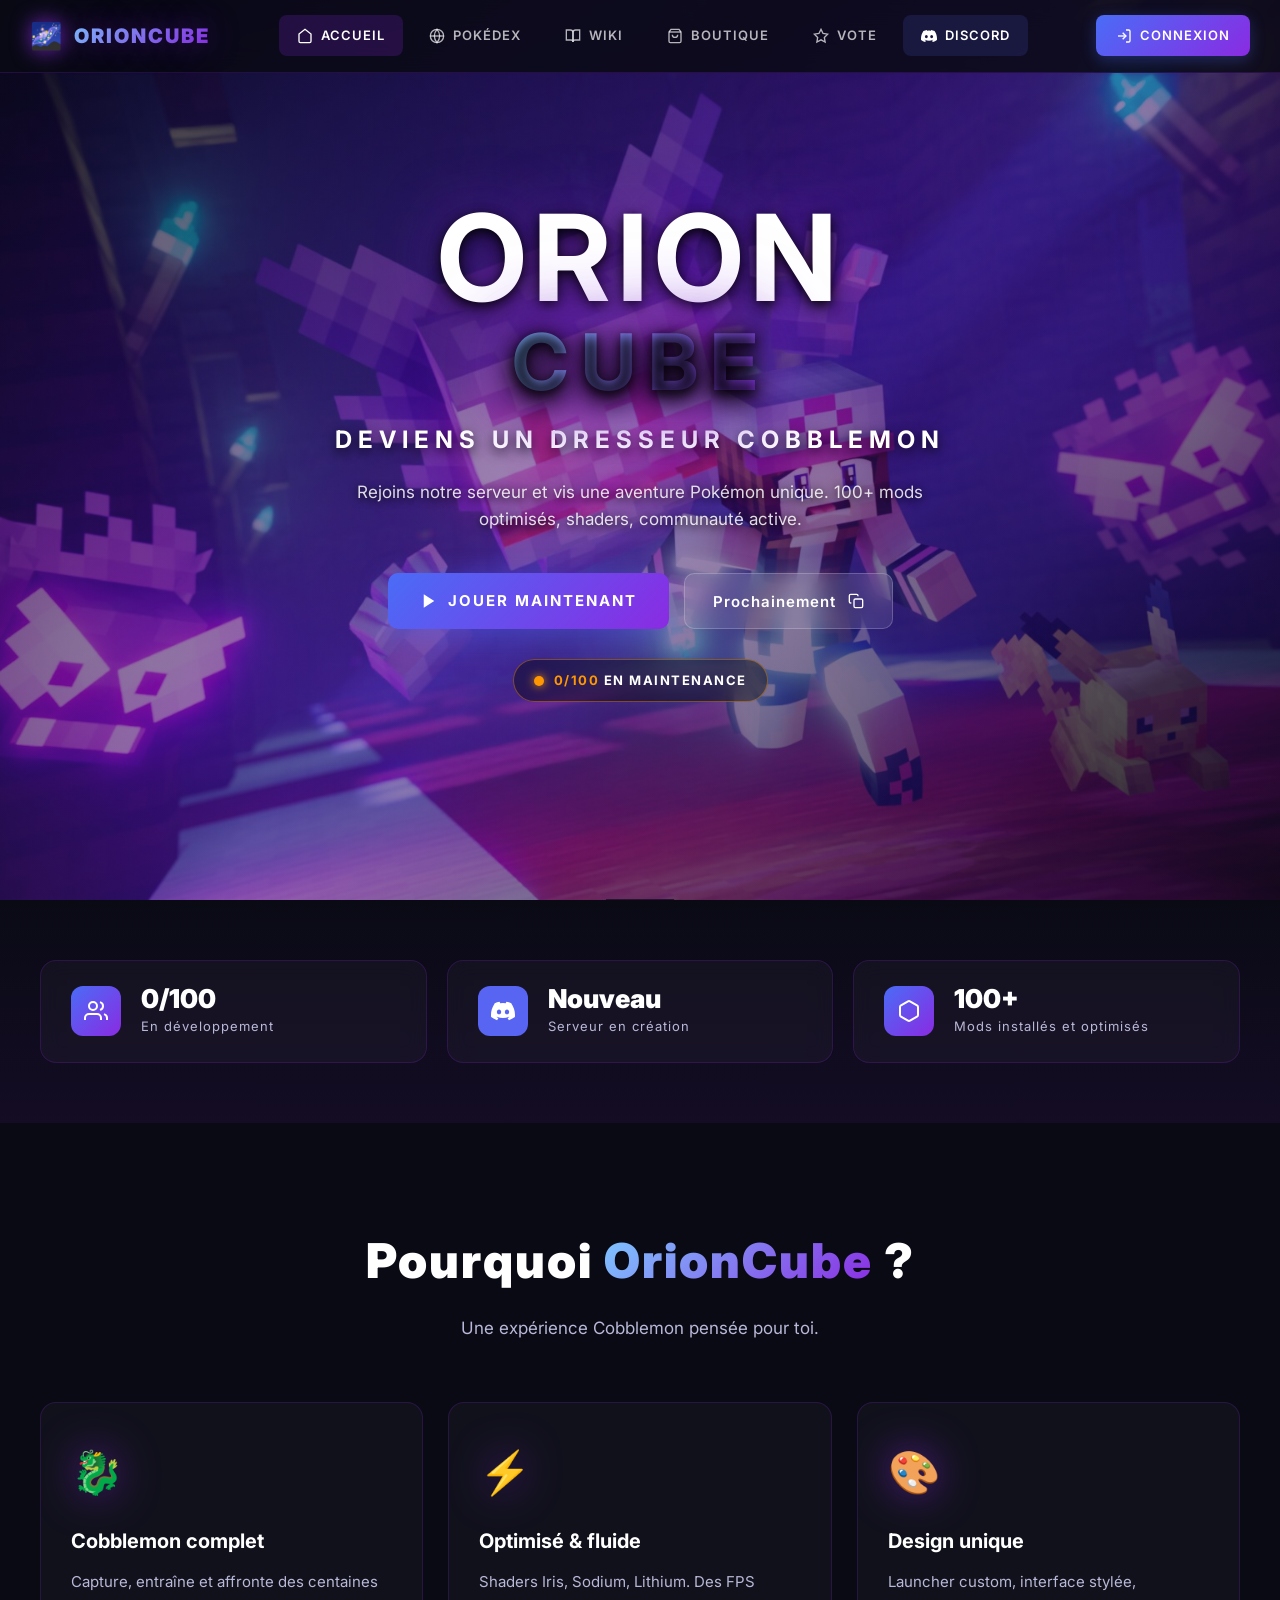
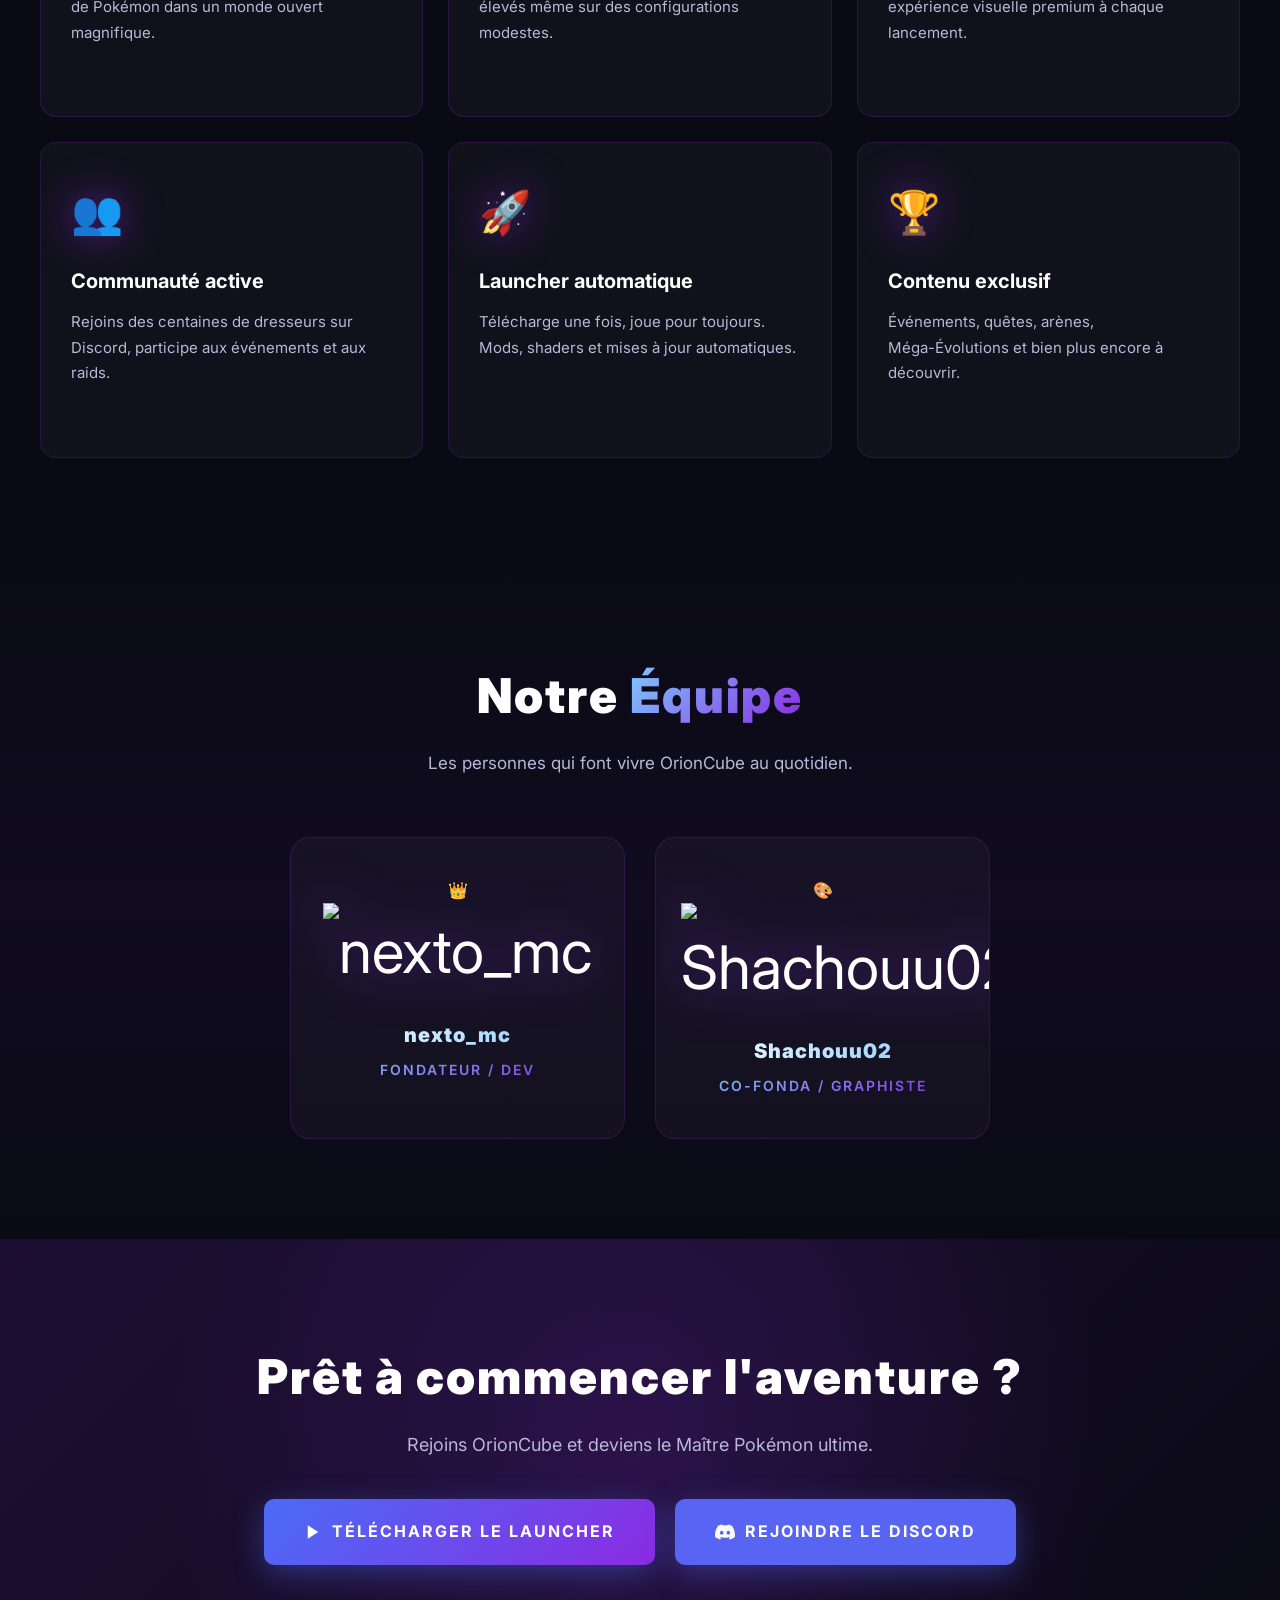
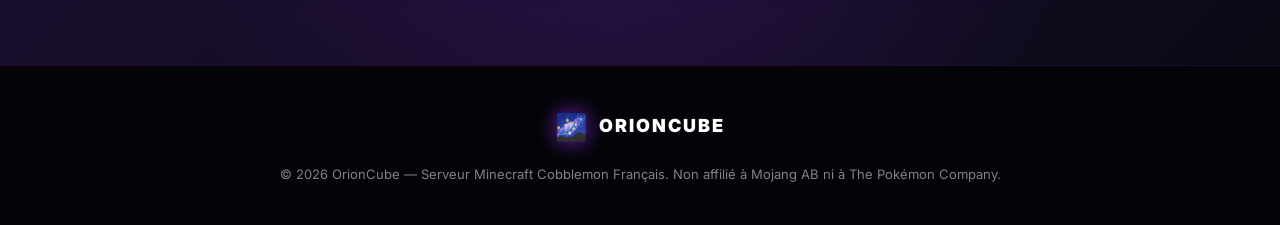
==== index.html @ 85aaa080 "Update index.html" ====
<!DOCTYPE html>
<html lang="fr">
<head>
  <meta charset="UTF-8" />
  <meta name="viewport" content="width=device-width, initial-scale=1.0" />
  <title>OrionCube — Serveur Minecraft Cobblemon Français</title>
  <meta name="description" content="OrionCube, le serveur Minecraft Cobblemon français. 100+ mods optimisés, shaders, communauté active. Rejoins l'aventure !" />
  <link rel="stylesheet" href="style.css" />
  <link rel="preconnect" href="https://fonts.googleapis.com">
  <link rel="preconnect" href="https://fonts.gstatic.com" crossorigin>
  <link href="https://fonts.googleapis.com/css2?family=Inter:wght@300;400;600;700;900&display=swap" rel="stylesheet">
</head>
<body>

  <!-- NAVBAR -->
  <header class="navbar">
    <div class="navbar-container">
      <a href="index.html" class="navbar-logo">
        <span class="logo-icon">🌌</span>
        <span class="logo-text">ORIONCUBE</span>
      </a>

      <nav class="navbar-menu">
        <a href="index.html" class="nav-link active">
          <svg viewBox="0 0 24 24" fill="none" stroke="currentColor" stroke-width="2"><path d="M3 9l9-7 9 7v11a2 2 0 0 1-2 2H5a2 2 0 0 1-2-2z"/></svg>
          Accueil
        </a>
        <a href="pokedex/pokedex.html" class="nav-link">
          <svg viewBox="0 0 24 24" fill="none" stroke="currentColor" stroke-width="2"><circle cx="12" cy="12" r="10"/><line x1="2" y1="12" x2="22" y2="12"/><path d="M12 2a15.3 15.3 0 0 1 4 10 15.3 15.3 0 0 1-4 10 15.3 15.3 0 0 1-4-10 15.3 15.3 0 0 1 4-10z"/></svg>
          Pokédex
        </a>
        <a href="wiki/wiki.html" class="nav-link">
          <svg viewBox="0 0 24 24" fill="none" stroke="currentColor" stroke-width="2"><path d="M2 3h6a4 4 0 0 1 4 4v14a3 3 0 0 0-3-3H2z"/><path d="M22 3h-6a4 4 0 0 0-4 4v14a3 3 0 0 1 3-3h7z"/></svg>
          Wiki
        </a>
        <a href="boutique/boutique.html" class="nav-link">
          <svg viewBox="0 0 24 24" fill="none" stroke="currentColor" stroke-width="2"><path d="M6 2L3 6v14a2 2 0 0 0 2 2h14a2 2 0 0 0 2-2V6l-3-4z"/><line x1="3" y1="6" x2="21" y2="6"/><path d="M16 10a4 4 0 0 1-8 0"/></svg>
          Boutique
        </a>
        <a href="vote/vote.html" class="nav-link">
          <svg viewBox="0 0 24 24" fill="none" stroke="currentColor" stroke-width="2"><polygon points="12 2 15.09 8.26 22 9.27 17 14.14 18.18 21.02 12 17.77 5.82 21.02 7 14.14 2 9.27 8.91 8.26 12 2"/></svg>
          Vote
        </a>
        <a href="https://discord.gg/vt4hqCUpUf" target="_blank" class="nav-link discord">
          <svg viewBox="0 0 24 24" fill="currentColor"><path d="M20.317 4.37a19.79 19.79 0 0 0-4.885-1.515.074.074 0 0 0-.079.037c-.21.375-.444.864-.608 1.25a18.27 18.27 0 0 0-5.487 0 12.64 12.64 0 0 0-.617-1.25.077.077 0 0 0-.079-.037A19.736 19.736 0 0 0 3.677 4.37a.07.07 0 0 0-.032.027C.533 9.046-.32 13.58.099 18.057a.082.082 0 0 0 .031.057 19.9 19.9 0 0 0 5.993 3.03.078.078 0 0 0 .084-.028c.462-.63.874-1.295 1.226-1.994a.076.076 0 0 0-.041-.106 13.107 13.107 0 0 1-1.872-.892.077.077 0 0 1-.008-.128c.126-.094.252-.192.372-.291a.074.074 0 0 1 .077-.01c3.928 1.793 8.18 1.793 12.062 0a.074.074 0 0 1 .078.01c.12.099.246.198.373.292a.077.077 0 0 1-.006.127 12.3 12.3 0 0 1-1.873.892.077.077 0 0 0-.041.107c.36.698.772 1.362 1.225 1.993a.076.076 0 0 0 .084.028 19.84 19.84 0 0 0 6.002-3.03.077.077 0 0 0 .032-.054c.5-5.177-.838-9.674-3.549-13.66a.061.061 0 0 0-.031-.03zM8.02 15.33c-1.183 0-2.157-1.085-2.157-2.419 0-1.333.956-2.419 2.157-2.419 1.21 0 2.176 1.096 2.157 2.42 0 1.333-.956 2.418-2.157 2.418zm7.975 0c-1.183 0-2.157-1.085-2.157-2.419 0-1.333.955-2.419 2.157-2.419 1.21 0 2.176 1.096 2.157 2.42 0 1.333-.946 2.418-2.157 2.418z"/></svg>
          Discord
        </a>
      </nav>

      <a href="#" class="navbar-login">
        <svg viewBox="0 0 24 24" fill="none" stroke="currentColor" stroke-width="2"><path d="M15 3h4a2 2 0 0 1 2 2v14a2 2 0 0 1-2 2h-4"/><polyline points="10 17 15 12 10 7"/><line x1="15" y1="12" x2="3" y2="12"/></svg>
        Connexion
      </a>
    </div>
  </header>

  <!-- HERO -->
  <section class="hero" id="accueil">
    <div class="hero-bg"></div>
    <div class="hero-overlay"></div>

    <div class="hero-content">
      <h1 class="hero-title">
        <span class="title-line">ORION</span>
        <span class="title-line accent">CUBE</span>
      </h1>

      <p class="hero-tagline">DEVIENS UN DRESSEUR COBBLEMON</p>

      <p class="hero-subtitle">
        Rejoins notre serveur et vis une aventure Pokémon unique. 
        100+ mods optimisés, shaders, communauté active.
      </p>

      <div class="hero-buttons">
        <a href="#" class="btn-primary">
          <svg viewBox="0 0 24 24" fill="currentColor"><polygon points="5 3 19 12 5 21 5 3"/></svg>
          JOUER MAINTENANT
        </a>
        <button class="btn-secondary" id="copy-ip" data-ip="Bientôt disponible">
          <span class="ip-text">Prochainement</span>
          <svg viewBox="0 0 24 24" fill="none" stroke="currentColor" stroke-width="2"><rect x="9" y="9" width="13" height="13" rx="2" ry="2"/><path d="M5 15H4a2 2 0 0 1-2-2V4a2 2 0 0 1 2-2h9a2 2 0 0 1 2 2v1"/></svg>
        </button>
      </div>

      <div class="hero-status status-maintenance">
        <span class="status-dot"></span>
        <span class="status-text"><strong id="player-count">0/100</strong> EN MAINTENANCE</span>
      </div>
    </div>
  </section>

  <!-- STATS -->
  <section class="stats">
    <div class="stats-container">
      <div class="stat-card">
        <div class="stat-icon">
          <svg viewBox="0 0 24 24" fill="none" stroke="currentColor" stroke-width="2"><path d="M17 21v-2a4 4 0 0 0-4-4H5a4 4 0 0 0-4 4v2"/><circle cx="9" cy="7" r="4"/><path d="M23 21v-2a4 4 0 0 0-3-3.87"/><path d="M16 3.13a4 4 0 0 1 0 7.75"/></svg>
        </div>
        <div class="stat-info">
          <div class="stat-value" id="stat-players">0/100</div>
          <div class="stat-label">En développement</div>
        </div>
      </div>

      <div class="stat-card">
        <div class="stat-icon discord">
          <svg viewBox="0 0 24 24" fill="currentColor"><path d="M20.317 4.37a19.79 19.79 0 0 0-4.885-1.515.074.074 0 0 0-.079.037c-.21.375-.444.864-.608 1.25a18.27 18.27 0 0 0-5.487 0 12.64 12.64 0 0 0-.617-1.25.077.077 0 0 0-.079-.037A19.736 19.736 0 0 0 3.677 4.37a.07.07 0 0 0-.032.027C.533 9.046-.32 13.58.099 18.057a.082.082 0 0 0 .031.057 19.9 19.9 0 0 0 5.993 3.03.078.078 0 0 0 .084-.028c.462-.63.874-1.295 1.226-1.994a.076.076 0 0 0-.041-.106 13.107 13.107 0 0 1-1.872-.892.077.077 0 0 1-.008-.128c.126-.094.252-.192.372-.291a.074.074 0 0 1 .077-.01c3.928 1.793 8.18 1.793 12.062 0a.074.074 0 0 1 .078.01c.12.099.246.198.373.292a.077.077 0 0 1-.006.127 12.3 12.3 0 0 1-1.873.892.077.077 0 0 0-.041.107c.36.698.772 1.362 1.225 1.993a.076.076 0 0 0 .084.028 19.84 19.84 0 0 0 6.002-3.03.077.077 0 0 0 .032-.054c.5-5.177-.838-9.674-3.549-13.66a.061.061 0 0 0-.031-.03zM8.02 15.33c-1.183 0-2.157-1.085-2.157-2.419 0-1.333.956-2.419 2.157-2.419 1.21 0 2.176 1.096 2.157 2.42 0 1.333-.956 2.418-2.157 2.418zm7.975 0c-1.183 0-2.157-1.085-2.157-2.419 0-1.333.955-2.419 2.157-2.419 1.21 0 2.176 1.096 2.157 2.42 0 1.333-.946 2.418-2.157 2.418z"/></svg>
        </div>
        <div class="stat-info">
          <div class="stat-value">Nouveau</div>
          <div class="stat-label">Serveur en création</div>
        </div>
      </div>

      <div class="stat-card">
        <div class="stat-icon">
          <svg viewBox="0 0 24 24" fill="none" stroke="currentColor" stroke-width="2"><path d="M21 16V8a2 2 0 0 0-1-1.73l-7-4a2 2 0 0 0-2 0l-7 4A2 2 0 0 0 3 8v8a2 2 0 0 0 1 1.73l7 4a2 2 0 0 0 2 0l7-4A2 2 0 0 0 21 16z"/></svg>
        </div>
        <div class="stat-info">
          <div class="stat-value">100+</div>
          <div class="stat-label">Mods installés et optimisés</div>
        </div>
      </div>
    </div>
  </section>

  <!-- FEATURES -->
  <section class="features" id="features">
    <div class="features-container">
      <div class="section-header">
        <h2>Pourquoi <span class="accent">OrionCube</span> ?</h2>
        <p>Une expérience Cobblemon pensée pour toi.</p>
      </div>

      <div class="features-grid">
        <a href="pokedex/pokedex.html" class="feature-card feature-link">
          <div class="feature-icon">🐉</div>
          <h3>Cobblemon complet</h3>
          <p>Capture, entraîne et affronte des centaines de Pokémon dans un monde ouvert magnifique.</p>
          <span class="feature-arrow">Découvrir le Pokédex →</span>
        </a>

        <div class="feature-card">
          <div class="feature-icon">⚡</div>
          <h3>Optimisé & fluide</h3>
          <p>Shaders Iris, Sodium, Lithium. Des FPS élevés même sur des configurations modestes.</p>
        </div>

        <div class="feature-card">
          <div class="feature-icon">🎨</div>
          <h3>Design unique</h3>
          <p>Launcher custom, interface stylée, expérience visuelle premium à chaque lancement.</p>
        </div>

        <a href="https://discord.gg/vt4hqCUpUf" target="_blank" class="feature-card feature-link">
          <div class="feature-icon">👥</div>
          <h3>Communauté active</h3>
          <p>Rejoins des centaines de dresseurs sur Discord, participe aux événements et aux raids.</p>
          <span class="feature-arrow">Rejoindre le Discord →</span>
        </a>

        <div class="feature-card">
          <div class="feature-icon">🚀</div>
          <h3>Launcher automatique</h3>
          <p>Télécharge une fois, joue pour toujours. Mods, shaders et mises à jour automatiques.</p>
        </div>

        <div class="feature-card">
          <div class="feature-icon">🏆</div>
          <h3>Contenu exclusif</h3>
          <p>Événements, quêtes, arènes, Méga-Évolutions et bien plus encore à découvrir.</p>
        </div>
      </div>
    </div>
  </section>

  <!-- ÉQUIPE -->
  <section class="team" id="equipe">
    <div class="team-container">
      <div class="section-header">
        <h2>Notre <span class="accent">Équipe</span></h2>
        <p>Les personnes qui font vivre OrionCube au quotidien.</p>
      </div>

      <div class="team-grid">
        <div class="team-card">
          <div class="team-crown">👑</div>
          <div class="team-avatar">
            <img src="https://mc-heads.net/body/nexto_mc/110" alt="nexto_mc" loading="lazy" />
          </div>
          <h3 class="team-name">nexto_mc</h3>
          <p class="team-role">Fondateur / Dev</p>
        </div>

        <div class="team-card">
          <div class="team-crown">🎨</div>
          <div class="team-avatar">
            <img src="https://mc-heads.net/body/Shachouu02/110" alt="Shachouu02" loading="lazy" />
          </div>
          <h3 class="team-name">Shachouu02</h3>
          <p class="team-role">Co-Fonda / Graphiste</p>
        </div>
      </div>
    </div>
  </section>

  <!-- CTA -->
  <section class="cta">
    <div class="cta-container">
      <h2>Prêt à commencer l'aventure ?</h2>
      <p>Rejoins OrionCube et deviens le Maître Pokémon ultime.</p>
      
      <div class="cta-buttons">
        <a href="#" class="btn-primary large">
          <svg viewBox="0 0 24 24" fill="currentColor"><polygon points="5 3 19 12 5 21 5 3"/></svg>
          TÉLÉCHARGER LE LAUNCHER
        </a>
        <a href="https://discord.gg/vt4hqCUpUf" target="_blank" class="btn-discord large">
          <svg viewBox="0 0 24 24" fill="currentColor"><path d="M20.317 4.37a19.79 19.79 0 0 0-4.885-1.515.074.074 0 0 0-.079.037c-.21.375-.444.864-.608 1.25a18.27 18.27 0 0 0-5.487 0 12.64 12.64 0 0 0-.617-1.25.077.077 0 0 0-.079-.037A19.736 19.736 0 0 0 3.677 4.37a.07.07 0 0 0-.032.027C.533 9.046-.32 13.58.099 18.057a.082.082 0 0 0 .031.057 19.9 19.9 0 0 0 5.993 3.03.078.078 0 0 0 .084-.028c.462-.63.874-1.295 1.226-1.994a.076.076 0 0 0-.041-.106 13.107 13.107 0 0 1-1.872-.892.077.077 0 0 1-.008-.128c.126-.094.252-.192.372-.291a.074.074 0 0 1 .077-.01c3.928 1.793 8.18 1.793 12.062 0a.074.074 0 0 1 .078.01c.12.099.246.198.373.292a.077.077 0 0 1-.006.127 12.3 12.3 0 0 1-1.873.892.077.077 0 0 0-.041.107c.36.698.772 1.362 1.225 1.993a.076.076 0 0 0 .084.028 19.84 19.84 0 0 0 6.002-3.03.077.077 0 0 0 .032-.054c.5-5.177-.838-9.674-3.549-13.66a.061.061 0 0 0-.031-.03zM8.02 15.33c-1.183 0-2.157-1.085-2.157-2.419 0-1.333.956-2.419 2.157-2.419 1.21 0 2.176 1.096 2.157 2.42 0 1.333-.956 2.418-2.157 2.418zm7.975 0c-1.183 0-2.157-1.085-2.157-2.419 0-1.333.955-2.419 2.157-2.419 1.21 0 2.176 1.096 2.157 2.42 0 1.333-.946 2.418-2.157 2.418z"/></svg>
          REJOINDRE LE DISCORD
        </a>
      </div>
    </div>
  </section>

  <!-- FOOTER -->
  <footer class="footer">
    <div class="footer-container">
      <div class="footer-logo">
        <span class="logo-icon">🌌</span>
        <span>ORIONCUBE</span>
      </div>
      <p class="footer-text">
        © 2026 OrionCube — Serveur Minecraft Cobblemon Français. 
        Non affilié à Mojang AB ni à The Pokémon Company.
      </p>
    </div>
  </footer>

  <script src="script.js"></script>
</body>
</html>
---- style.css ----
* {
  margin: 0;
  padding: 0;
  box-sizing: border-box;
}

:root {
  --violet: #8a2be2;
  --violet-dark: #4a1a7a;
  --bleu: #4a6cf7;
  --bleu-clair: #7ec8ff;
  --blanc: #ffffff;
  --gris-clair: #b8b8d8;
  --gris-fonce: #2a2a4a;
  --noir: #0a0a15;
  --discord: #5865F2;
  --success: #4caf50;
  --warning: #ff9800;
}

html {
  scroll-behavior: smooth;
}

body {
  font-family: 'Inter', 'Segoe UI', sans-serif;
  background-color: var(--noir);
  color: var(--blanc);
  line-height: 1.6;
  overflow-x: hidden;
  opacity: 1;
  transition: opacity 0.4s ease, transform 0.4s ease;
  animation: pageFadeIn 0.5s ease;
}

body.page-transition-out {
  opacity: 0;
  transform: scale(0.98);
}

@keyframes pageFadeIn {
  from {
    opacity: 0;
    transform: translateY(20px);
  }
  to {
    opacity: 1;
    transform: translateY(0);
  }
}

a {
  text-decoration: none;
  color: inherit;
}

/* NAVBAR */
.navbar {
  position: fixed;
  top: 0;
  left: 0;
  right: 0;
  z-index: 1000;
  background: rgba(10, 10, 21, 0.85);
  backdrop-filter: blur(15px);
  -webkit-backdrop-filter: blur(15px);
  border-bottom: 1px solid rgba(138, 43, 226, 0.2);
  transition: all 0.3s ease;
}

.navbar-container {
  max-width: 1400px;
  margin: 0 auto;
  padding: 15px 30px;
  display: flex;
  align-items: center;
  justify-content: space-between;
  gap: 30px;
}

.navbar-logo {
  display: flex;
  align-items: center;
  gap: 10px;
  font-weight: 900;
  font-size: 20px;
  letter-spacing: 2px;
  transition: transform 0.2s;
}

.navbar-logo:hover {
  transform: scale(1.05);
}

.logo-icon {
  font-size: 26px;
  filter: drop-shadow(0 0 10px rgba(138, 43, 226, 0.8));
}

.logo-text {
  background: linear-gradient(135deg, var(--bleu-clair), var(--violet));
  -webkit-background-clip: text;
  -webkit-text-fill-color: transparent;
  background-clip: text;
  text-shadow: 0 0 30px rgba(138, 43, 226, 0.5);
}

.navbar-menu {
  display: flex;
  align-items: center;
  gap: 8px;
  flex: 1;
  justify-content: center;
}

.nav-link {
  display: flex;
  align-items: center;
  gap: 8px;
  padding: 10px 18px;
  font-size: 13px;
  font-weight: 600;
  letter-spacing: 1px;
  text-transform: uppercase;
  color: rgba(255, 255, 255, 0.7);
  border-radius: 8px;
  transition: all 0.25s ease;
  position: relative;
}

.nav-link svg {
  width: 16px;
  height: 16px;
}

.nav-link:hover {
  color: var(--blanc);
  background: rgba(138, 43, 226, 0.15);
  transform: translateY(-2px);
}

.nav-link.active {
  color: var(--blanc);
  background: rgba(138, 43, 226, 0.2);
}

.nav-link.discord {
  background: rgba(88, 101, 242, 0.15);
  color: var(--blanc);
  transition: all 0.3s ease;
  position: relative;
}

.nav-link.discord:hover {
  background: rgba(88, 101, 242, 0.35);
  box-shadow:
    0 0 15px rgba(88, 101, 242, 0.8),
    0 0 30px rgba(88, 101, 242, 0.5),
    0 0 50px rgba(88, 101, 242, 0.3),
    inset 0 0 15px rgba(88, 101, 242, 0.2);
  transform: translateY(-2px);
  color: #ffffff;
}

.nav-link.discord:hover svg {
  filter: drop-shadow(0 0 8px rgba(88, 101, 242, 1));
}

.navbar-login {
  display: flex;
  align-items: center;
  gap: 8px;
  padding: 10px 20px;
  font-size: 13px;
  font-weight: 600;
  letter-spacing: 1px;
  text-transform: uppercase;
  color: var(--blanc);
  background: linear-gradient(135deg, var(--bleu), var(--violet));
  border-radius: 8px;
  transition: all 0.3s ease;
  position: relative;
  box-shadow: 0 4px 15px rgba(74, 108, 247, 0.3);
}

.navbar-login svg {
  width: 16px;
  height: 16px;
}

.navbar-login:hover {
  transform: translateY(-2px);
  box-shadow:
    0 0 15px rgba(138, 43, 226, 0.9),
    0 0 30px rgba(138, 43, 226, 0.6),
    0 0 50px rgba(74, 108, 247, 0.4),
    0 0 80px rgba(74, 108, 247, 0.3);
  background: linear-gradient(135deg, var(--violet), var(--bleu));
}

.navbar-login:hover svg {
  filter: drop-shadow(0 0 8px rgba(255, 255, 255, 0.8));
}

/* HERO */
.hero {
  position: relative;
  height: 100vh;
  min-height: 700px;
  display: flex;
  align-items: center;
  justify-content: center;
  overflow: hidden;
}

.hero-bg {
  position: absolute;
  inset: 0;
  background-image: url('assets/background.png');
  background-size: cover;
  background-position: center;
  background-repeat: no-repeat;
  z-index: 0;
}

.hero-overlay {
  position: absolute;
  inset: 0;
  background: linear-gradient(
    135deg,
    rgba(10, 10, 21, 0.7) 0%,
    rgba(74, 26, 122, 0.5) 50%,
    rgba(10, 10, 21, 0.8) 100%
  );
  z-index: 1;
}

.hero-content {
  position: relative;
  z-index: 2;
  text-align: center;
  padding: 0 30px;
  max-width: 900px;
  animation: fadeInUp 1s ease;
}

@keyframes fadeInUp {
  from {
    opacity: 0;
    transform: translateY(40px);
  }
  to {
    opacity: 1;
    transform: translateY(0);
  }
}

.hero-title {
  font-size: clamp(50px, 10vw, 120px);
  font-weight: 700;
  letter-spacing: 6px;
  line-height: 1;
  margin-bottom: 20px;
  display: flex;
  flex-direction: column;
  align-items: center;
  gap: 5px;
}

.title-line {
  color: var(--blanc);
  display: block;
  text-shadow:
    0 4px 12px rgba(0, 0, 0, 0.9),
    0 8px 30px rgba(0, 0, 0, 0.6),
    0 0 60px rgba(138, 43, 226, 0.6);
}

.title-line.accent {
  background: linear-gradient(135deg, var(--bleu-clair), var(--violet));
  -webkit-background-clip: text;
  -webkit-text-fill-color: transparent;
  background-clip: text;
  filter:
    drop-shadow(0 4px 12px rgba(0, 0, 0, 0.9))
    drop-shadow(0 0 40px rgba(138, 43, 226, 0.8));
  font-size: 0.65em;
  letter-spacing: 12px;
}

.hero-tagline {
  font-size: clamp(16px, 2.5vw, 24px);
  font-weight: 700;
  letter-spacing: 6px;
  text-transform: uppercase;
  color: var(--blanc);
  margin-bottom: 20px;
  text-shadow: 0 4px 12px rgba(0, 0, 0, 0.8);
}

.hero-subtitle {
  font-size: clamp(14px, 1.5vw, 17px);
  color: rgba(255, 255, 255, 0.85);
  margin-bottom: 40px;
  max-width: 600px;
  margin-left: auto;
  margin-right: auto;
  text-shadow: 0 2px 8px rgba(0, 0, 0, 0.9);
}

.hero-buttons {
  display: flex;
  gap: 15px;
  justify-content: center;
  flex-wrap: wrap;
  margin-bottom: 30px;
}

.btn-primary {
  display: inline-flex;
  align-items: center;
  gap: 10px;
  padding: 16px 32px;
  font-size: 15px;
  font-weight: 700;
  letter-spacing: 2px;
  text-transform: uppercase;
  color: var(--blanc);
  background: linear-gradient(135deg, var(--bleu), var(--violet));
  border: none;
  border-radius: 10px;
  cursor: pointer;
  transition: all 0.3s cubic-bezier(0.4, 0, 0.2, 1);
  box-shadow: 0 8px 30px rgba(74, 108, 247, 0.4);
  font-family: inherit;
}

.btn-primary svg {
  width: 18px;
  height: 18px;
}

.btn-primary:hover {
  transform: translateY(-3px);
  box-shadow: 0 12px 40px rgba(138, 43, 226, 0.7);
}

.btn-primary.large {
  padding: 20px 40px;
  font-size: 16px;
}

.btn-secondary {
  display: inline-flex;
  align-items: center;
  gap: 12px;
  padding: 16px 28px;
  font-size: 15px;
  font-weight: 600;
  letter-spacing: 1px;
  color: var(--blanc);
  background: rgba(255, 255, 255, 0.1);
  border: 1px solid rgba(255, 255, 255, 0.2);
  border-radius: 10px;
  cursor: pointer;
  transition: all 0.3s ease;
  backdrop-filter: blur(10px);
  -webkit-backdrop-filter: blur(10px);
  font-family: inherit;
}

.btn-secondary svg {
  width: 16px;
  height: 16px;
}

.btn-secondary:hover {
  background: rgba(255, 255, 255, 0.15);
  border-color: rgba(138, 43, 226, 0.5);
  transform: translateY(-3px);
  box-shadow: 0 8px 30px rgba(138, 43, 226, 0.3);
}

.btn-secondary.copied {
  background: rgba(255, 152, 0, 0.2);
  border-color: rgba(255, 152, 0, 0.5);
}

.btn-discord {
  display: inline-flex;
  align-items: center;
  gap: 10px;
  padding: 16px 32px;
  font-size: 15px;
  font-weight: 700;
  letter-spacing: 2px;
  text-transform: uppercase;
  color: var(--blanc);
  background: var(--discord);
  border: none;
  border-radius: 10px;
  cursor: pointer;
  transition: all 0.3s ease;
  box-shadow: 0 8px 30px rgba(88, 101, 242, 0.4);
}

.btn-discord svg {
  width: 20px;
  height: 20px;
}

.btn-discord:hover {
  transform: translateY(-3px);
  background: #4752c4;
  box-shadow: 0 12px 40px rgba(88, 101, 242, 0.7);
}

.btn-discord.large {
  padding: 20px 40px;
  font-size: 16px;
}

.hero-status {
  display: inline-flex;
  align-items: center;
  gap: 10px;
  padding: 10px 20px;
  background: rgba(0, 0, 0, 0.4);
  border: 1px solid rgba(76, 175, 80, 0.3);
  border-radius: 30px;
  backdrop-filter: blur(10px);
  -webkit-backdrop-filter: blur(10px);
}

.status-dot {
  width: 10px;
  height: 10px;
  background: var(--success);
  border-radius: 50%;
  box-shadow: 0 0 10px var(--success);
  animation: pulse 2s infinite;
}

@keyframes pulse {
  0%, 100% { opacity: 1; transform: scale(1); }
  50% { opacity: 0.6; transform: scale(1.2); }
}

.status-text {
  font-size: 13px;
  font-weight: 700;
  letter-spacing: 1.5px;
  text-transform: uppercase;
  color: var(--blanc);
}

.status-text strong {
  color: var(--success);
}

.status-maintenance {
  border-color: rgba(255, 152, 0, 0.4) !important;
}

.status-maintenance .status-dot {
  background: var(--warning) !important;
  box-shadow: 0 0 10px var(--warning) !important;
}

.status-maintenance .status-text strong {
  color: var(--warning) !important;
}

/* STATS */
.stats {
  padding: 60px 30px;
  background: linear-gradient(180deg, var(--noir) 0%, rgba(74, 26, 122, 0.15) 100%);
}

.stats-container {
  max-width: 1200px;
  margin: 0 auto;
  display: grid;
  grid-template-columns: repeat(auto-fit, minmax(280px, 1fr));
  gap: 20px;
}

.stat-card {
  display: flex;
  align-items: center;
  gap: 20px;
  padding: 25px 30px;
  background: rgba(255, 255, 255, 0.03);
  border: 1px solid rgba(138, 43, 226, 0.2);
  border-radius: 16px;
  transition: all 0.3s ease;
  backdrop-filter: blur(10px);
  -webkit-backdrop-filter: blur(10px);
}

.stat-card:hover {
  transform: translateY(-5px);
  border-color: rgba(138, 43, 226, 0.5);
  box-shadow: 0 15px 40px rgba(138, 43, 226, 0.3);
}

.stat-icon {
  width: 50px;
  height: 50px;
  display: flex;
  align-items: center;
  justify-content: center;
  background: linear-gradient(135deg, var(--bleu), var(--violet));
  border-radius: 12px;
  flex-shrink: 0;
}

.stat-icon.discord {
  background: var(--discord);
}

.stat-icon svg {
  width: 24px;
  height: 24px;
  color: var(--blanc);
}

.stat-info {
  display: flex;
  flex-direction: column;
}

.stat-value {
  font-size: 26px;
  font-weight: 900;
  color: var(--blanc);
  line-height: 1;
  margin-bottom: 4px;
}

.stat-label {
  font-size: 13px;
  color: var(--gris-clair);
  letter-spacing: 1px;
}

/* FEATURES */
.features {
  padding: 100px 30px;
  background: var(--noir);
  position: relative;
}

.features-container {
  max-width: 1200px;
  margin: 0 auto;
}

.section-header {
  text-align: center;
  margin-bottom: 60px;
}

.section-header h2 {
  font-size: clamp(32px, 5vw, 48px);
  font-weight: 900;
  letter-spacing: 2px;
  margin-bottom: 15px;
}

.section-header h2 .accent {
  background: linear-gradient(135deg, var(--bleu-clair), var(--violet));
  -webkit-background-clip: text;
  -webkit-text-fill-color: transparent;
  background-clip: text;
}

.section-header p {
  font-size: 17px;
  color: var(--gris-clair);
}

.features-grid {
  display: grid;
  grid-template-columns: repeat(auto-fit, minmax(300px, 1fr));
  gap: 25px;
}

.feature-card {
  padding: 35px 30px;
  background: rgba(255, 255, 255, 0.03);
  border: 1px solid rgba(138, 43, 226, 0.2);
  border-radius: 16px;
  transition: all 0.4s cubic-bezier(0.4, 0, 0.2, 1);
  position: relative;
  overflow: hidden;
}

.feature-card::before {
  content: '';
  position: absolute;
  top: 0;
  left: 0;
  right: 0;
  height: 3px;
  background: linear-gradient(90deg, var(--bleu), var(--violet));
  transform: scaleX(0);
  transform-origin: left;
  transition: transform 0.4s ease;
}

.feature-card:hover::before {
  transform: scaleX(1);
}

.feature-card:hover {
  transform: translateY(-8px);
  border-color: rgba(138, 43, 226, 0.5);
  box-shadow: 0 20px 50px rgba(138, 43, 226, 0.25);
}

.feature-icon {
  font-size: 42px;
  margin-bottom: 20px;
  filter: drop-shadow(0 0 20px rgba(138, 43, 226, 0.6));
}

.feature-card h3 {
  font-size: 20px;
  font-weight: 700;
  margin-bottom: 12px;
  color: var(--blanc);
}

.feature-card p {
  font-size: 15px;
  color: var(--gris-clair);
  line-height: 1.7;
}

.feature-link {
  display: block;
  text-decoration: none;
  color: inherit;
}

.feature-arrow {
  display: block;
  margin-top: 15px;
  font-size: 13px;
  font-weight: 700;
  letter-spacing: 1px;
  text-transform: uppercase;
  background: linear-gradient(135deg, var(--bleu-clair), var(--violet));
  -webkit-background-clip: text;
  -webkit-text-fill-color: transparent;
  background-clip: text;
  opacity: 0;
  transform: translateX(-10px);
  transition: all 0.3s ease;
}

.feature-link:hover .feature-arrow {
  opacity: 1;
  transform: translateX(0);
}

/* ÉQUIPE / TEAM */
.team {
  padding: 100px 30px;
  background: linear-gradient(180deg, var(--noir) 0%, rgba(74, 26, 122, 0.1) 50%, var(--noir) 100%);
  position: relative;
}

.team-container {
  max-width: 1200px;
  margin: 0 auto;
}

.team-grid {
  display: grid;
  grid-template-columns: repeat(auto-fit, minmax(240px, 1fr));
  gap: 30px;
  max-width: 700px;
  margin: 0 auto;
}

.team-card {
  padding: 40px 25px;
  background: rgba(255, 255, 255, 0.03);
  border: 1px solid rgba(138, 43, 226, 0.2);
  border-radius: 20px;
  text-align: center;
  transition: all 0.4s cubic-bezier(0.4, 0, 0.2, 1);
  position: relative;
  overflow: hidden;
}

.team-card::before {
  content: '';
  position: absolute;
  top: 0;
  left: 0;
  right: 0;
  height: 3px;
  background: linear-gradient(90deg, var(--bleu), var(--violet));
  transform: scaleX(0);
  transform-origin: center;
  transition: transform 0.4s ease;
}

.team-card:hover::before {
  transform: scaleX(1);
}

.team-card:hover {
  transform: translateY(-8px);
  border-color: rgba(138, 43, 226, 0.5);
  box-shadow: 0 20px 50px rgba(138, 43, 226, 0.3);
}

.team-avatar {
  font-size: 60px;
  margin-bottom: 20px;
  filter: drop-shadow(0 0 25px rgba(138, 43, 226, 0.6));
  transition: transform 0.4s ease;
  display: inline-block;
}

.team-card:hover .team-avatar {
  transform: scale(1.15) rotate(-5deg);
}

.team-name {
  font-size: 20px;
  font-weight: 900;
  letter-spacing: 1px;
  margin-bottom: 8px;
  background: linear-gradient(135deg, var(--blanc), var(--bleu-clair));
  -webkit-background-clip: text;
  -webkit-text-fill-color: transparent;
  background-clip: text;
}

.team-role {
  font-size: 14px;
  font-weight: 600;
  letter-spacing: 2px;
  text-transform: uppercase;
  background: linear-gradient(135deg, var(--bleu-clair), var(--violet));
  -webkit-background-clip: text;
  -webkit-text-fill-color: transparent;
  background-clip: text;
}

/* CTA */
.cta {
  padding: 100px 30px;
  background: linear-gradient(135deg, rgba(74, 26, 122, 0.3) 0%, rgba(10, 10, 21, 1) 100%);
  text-align: center;
  position: relative;
  overflow: hidden;
}

.cta::before {
  content: '';
  position: absolute;
  inset: 0;
  background: radial-gradient(circle at 50% 50%, rgba(138, 43, 226, 0.2) 0%, transparent 70%);
  pointer-events: none;
}

.cta-container {
  max-width: 800px;
  margin: 0 auto;
  position: relative;
  z-index: 1;
}

.cta h2 {
  font-size: clamp(32px, 5vw, 48px);
  font-weight: 900;
  letter-spacing: 2px;
  margin-bottom: 15px;
}

.cta p {
  font-size: 18px;
  color: var(--gris-clair);
  margin-bottom: 40px;
}

.cta-buttons {
  display: flex;
  gap: 20px;
  justify-content: center;
  flex-wrap: wrap;
}

/* FOOTER */
.footer {
  padding: 40px 30px;
  background: rgba(0, 0, 0, 0.6);
  border-top: 1px solid rgba(138, 43, 226, 0.2);
  text-align: center;
}

.footer-container {
  max-width: 1200px;
  margin: 0 auto;
}

.footer-logo {
  display: inline-flex;
  align-items: center;
  gap: 10px;
  font-weight: 900;
  font-size: 18px;
  letter-spacing: 2px;
  margin-bottom: 15px;
  color: var(--blanc);
}

.footer-text {
  font-size: 13px;
  color: rgba(255, 255, 255, 0.5);
  line-height: 1.7;
}

/* RESPONSIVE */
@media (max-width: 900px) {
  .navbar-menu {
    display: none;
  }

  .navbar-container {
    padding: 12px 20px;
  }

  .hero-buttons {
    flex-direction: column;
    align-items: center;
  }

  .btn-primary, .btn-secondary, .btn-discord {
    width: 100%;
    max-width: 320px;
    justify-content: center;
  }

  .cta-buttons {
    flex-direction: column;
    align-items: center;
  }
}

@media (max-width: 500px) {
  .hero-title {
    letter-spacing: 4px;
  }

  .hero-tagline {
    letter-spacing: 3px;
  }

  .stat-card {
    padding: 20px;
  }

  .team-grid {
    grid-template-columns: 1fr;
    gap: 20px;
  }

  .team-card {
    padding: 30px 20px;
  }

  .team-avatar {
    font-size: 50px;
  }
}
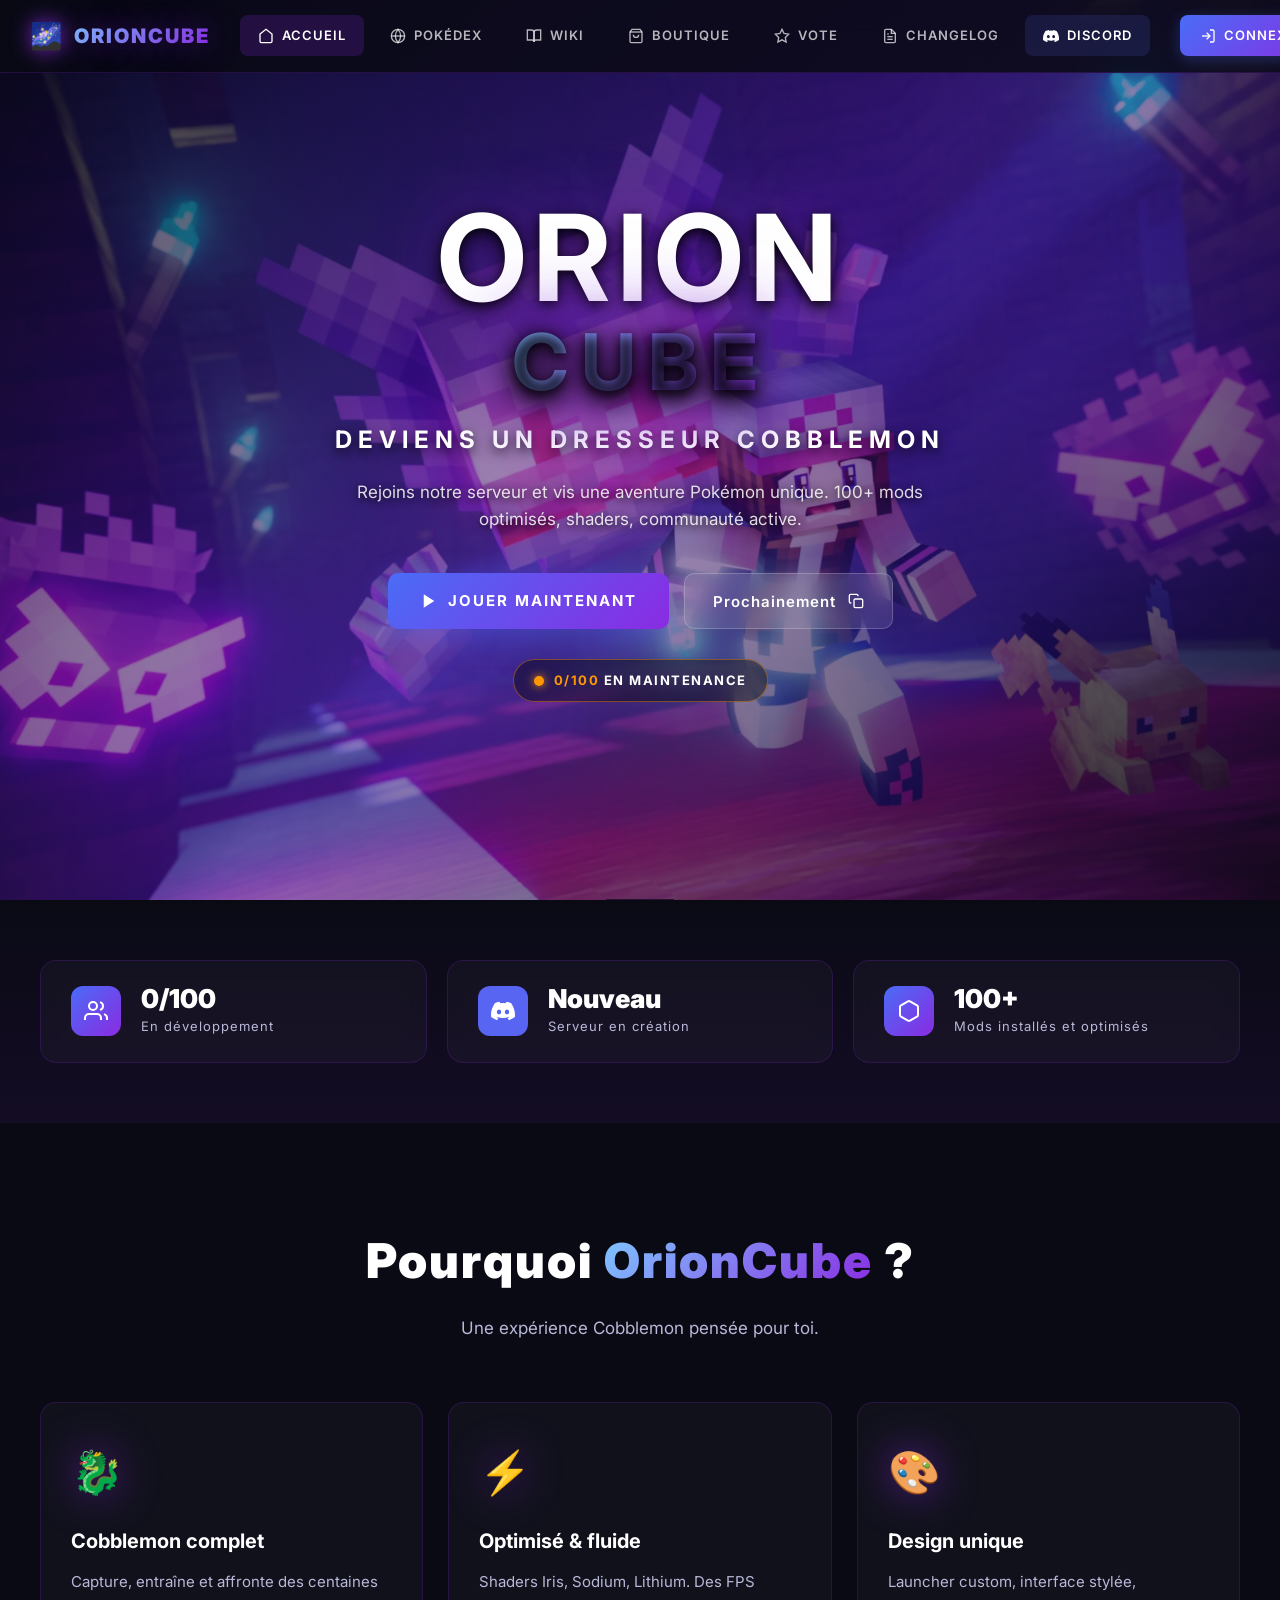
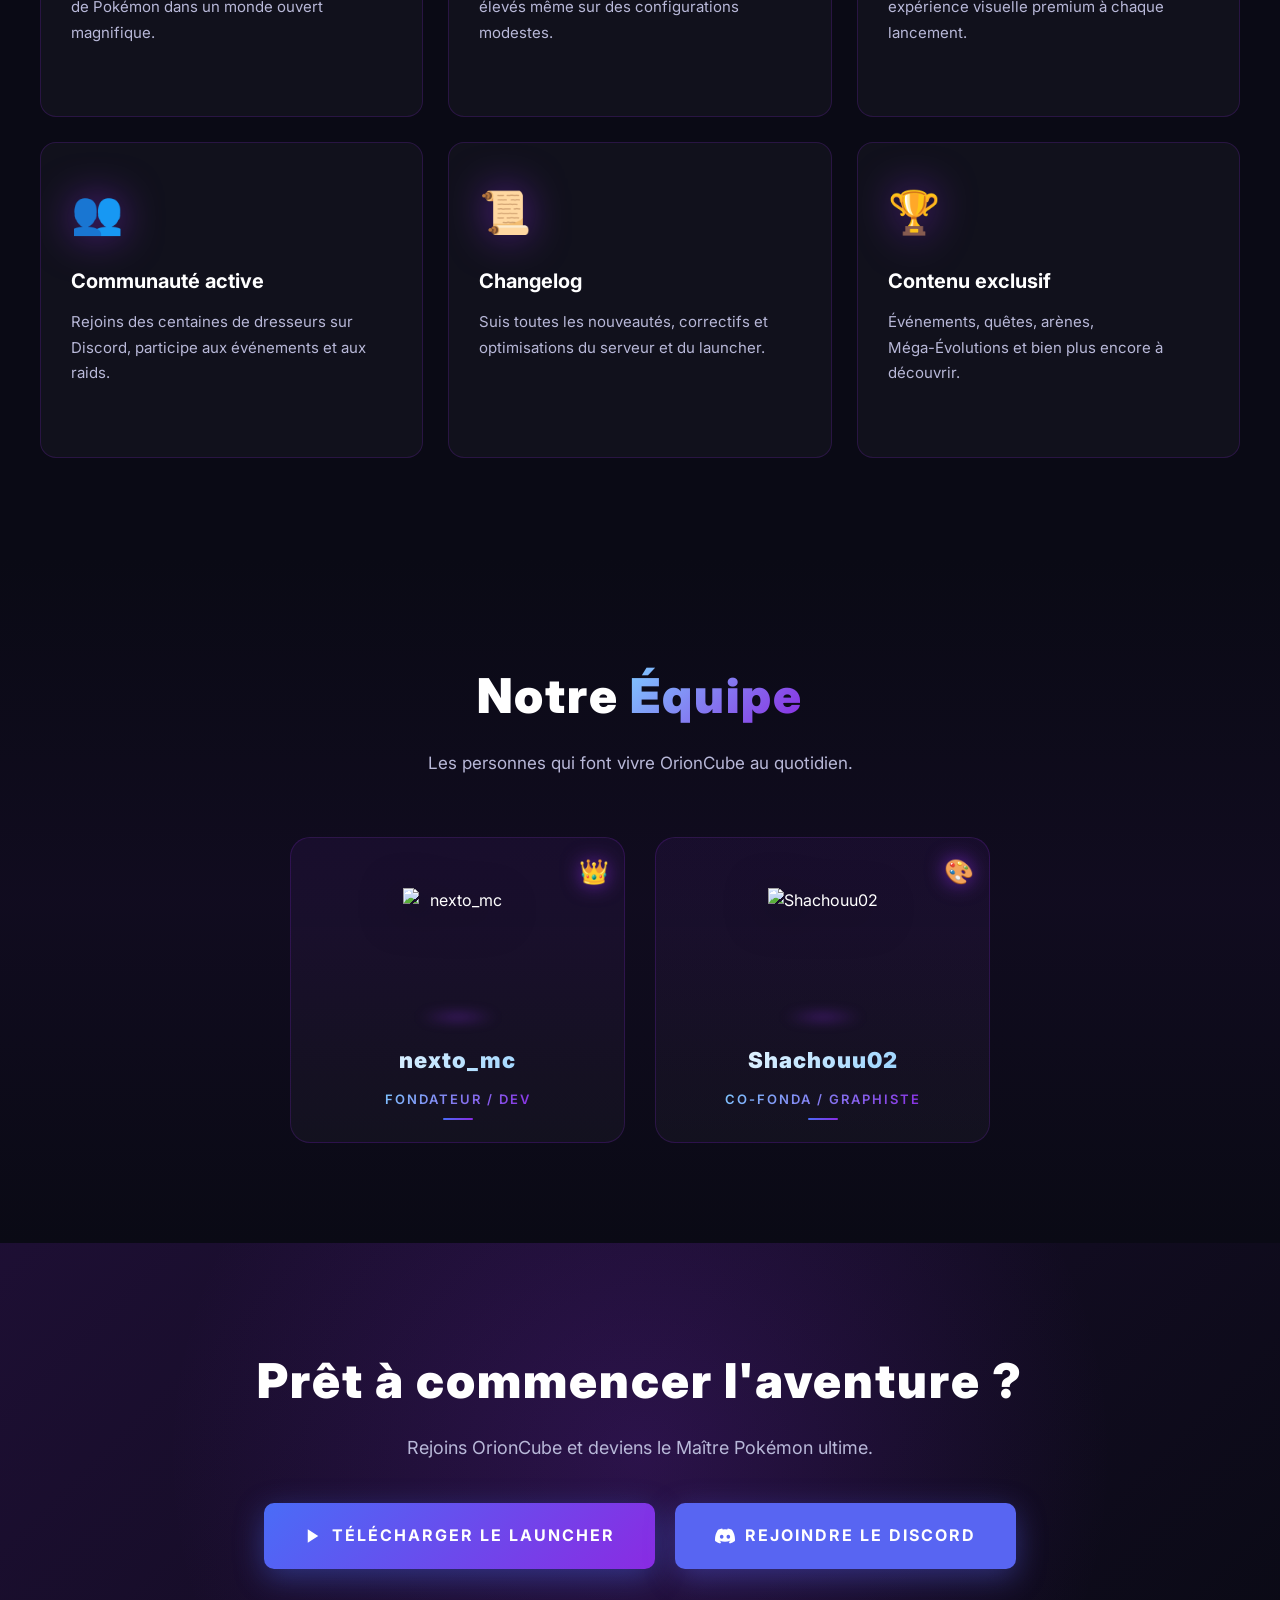
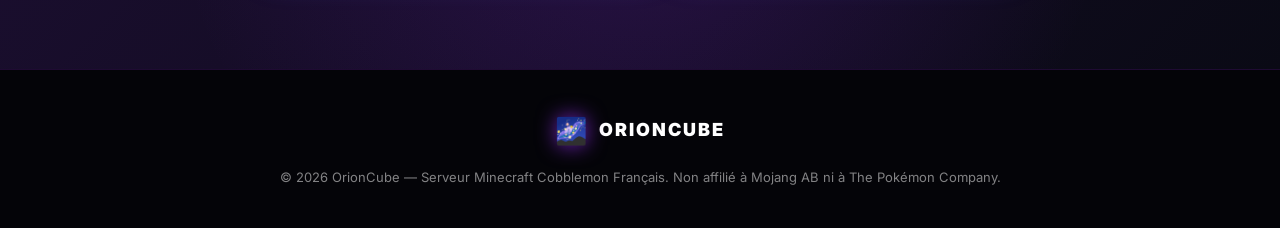
==== commit d67d21d0: "Update index.html" ====
--- a/index.html
+++ b/index.html
@@ -41,6 +41,10 @@
           <svg viewBox="0 0 24 24" fill="none" stroke="currentColor" stroke-width="2"><polygon points="12 2 15.09 8.26 22 9.27 17 14.14 18.18 21.02 12 17.77 5.82 21.02 7 14.14 2 9.27 8.91 8.26 12 2"/></svg>
           Vote
         </a>
+        <a href="changelog/changelog.html" class="nav-link">
+          <svg viewBox="0 0 24 24" fill="none" stroke="currentColor" stroke-width="2"><path d="M14 2H6a2 2 0 0 0-2 2v16a2 2 0 0 0 2 2h12a2 2 0 0 0 2-2V8z"/><polyline points="14 2 14 8 20 8"/><line x1="8" y1="13" x2="16" y2="13"/><line x1="8" y1="17" x2="16" y2="17"/><line x1="8" y1="9" x2="10" y2="9"/></svg>
+          Changelog
+        </a>
         <a href="https://discord.gg/vt4hqCUpUf" target="_blank" class="nav-link discord">
           <svg viewBox="0 0 24 24" fill="currentColor"><path d="M20.317 4.37a19.79 19.79 0 0 0-4.885-1.515.074.074 0 0 0-.079.037c-.21.375-.444.864-.608 1.25a18.27 18.27 0 0 0-5.487 0 12.64 12.64 0 0 0-.617-1.25.077.077 0 0 0-.079-.037A19.736 19.736 0 0 0 3.677 4.37a.07.07 0 0 0-.032.027C.533 9.046-.32 13.58.099 18.057a.082.082 0 0 0 .031.057 19.9 19.9 0 0 0 5.993 3.03.078.078 0 0 0 .084-.028c.462-.63.874-1.295 1.226-1.994a.076.076 0 0 0-.041-.106 13.107 13.107 0 0 1-1.872-.892.077.077 0 0 1-.008-.128c.126-.094.252-.192.372-.291a.074.074 0 0 1 .077-.01c3.928 1.793 8.18 1.793 12.062 0a.074.074 0 0 1 .078.01c.12.099.246.198.373.292a.077.077 0 0 1-.006.127 12.3 12.3 0 0 1-1.873.892.077.077 0 0 0-.041.107c.36.698.772 1.362 1.225 1.993a.076.076 0 0 0 .084.028 19.84 19.84 0 0 0 6.002-3.03.077.077 0 0 0 .032-.054c.5-5.177-.838-9.674-3.549-13.66a.061.061 0 0 0-.031-.03zM8.02 15.33c-1.183 0-2.157-1.085-2.157-2.419 0-1.333.956-2.419 2.157-2.419 1.21 0 2.176 1.096 2.157 2.42 0 1.333-.956 2.418-2.157 2.418zm7.975 0c-1.183 0-2.157-1.085-2.157-2.419 0-1.333.955-2.419 2.157-2.419 1.21 0 2.176 1.096 2.157 2.42 0 1.333-.946 2.418-2.157 2.418z"/></svg>
           Discord
@@ -160,11 +164,12 @@
           <span class="feature-arrow">Rejoindre le Discord →</span>
         </a>
 
-        <div class="feature-card">
-          <div class="feature-icon">🚀</div>
-          <h3>Launcher automatique</h3>
-          <p>Télécharge une fois, joue pour toujours. Mods, shaders et mises à jour automatiques.</p>
-        </div>
+        <a href="changelog/changelog.html" class="feature-card feature-link">
+          <div class="feature-icon">📜</div>
+          <h3>Changelog</h3>
+          <p>Suis toutes les nouveautés, correctifs et optimisations du serveur et du launcher.</p>
+          <span class="feature-arrow">Voir les updates →</span>
+        </a>
 
         <div class="feature-card">
           <div class="feature-icon">🏆</div>
--- a/style.css
+++ b/style.css
@@ -686,13 +686,13 @@
 }
 
 .team-card {
-  padding: 40px 25px;
-  background: rgba(255, 255, 255, 0.03);
+  position: relative;
+  padding: 50px 25px 30px;
+  background: linear-gradient(180deg, rgba(138, 43, 226, 0.08) 0%, rgba(255, 255, 255, 0.03) 100%);
   border: 1px solid rgba(138, 43, 226, 0.2);
   border-radius: 20px;
   text-align: center;
   transition: all 0.4s cubic-bezier(0.4, 0, 0.2, 1);
-  position: relative;
   overflow: hidden;
 }
 
@@ -713,26 +713,85 @@
   transform: scaleX(1);
 }
 
+.team-card::after {
+  content: '';
+  position: absolute;
+  top: -50%;
+  left: 50%;
+  transform: translateX(-50%);
+  width: 200px;
+  height: 200px;
+  background: radial-gradient(circle, rgba(138, 43, 226, 0.3) 0%, transparent 70%);
+  opacity: 0;
+  transition: opacity 0.4s ease;
+  pointer-events: none;
+}
+
+.team-card:hover::after {
+  opacity: 1;
+}
+
 .team-card:hover {
   transform: translateY(-8px);
   border-color: rgba(138, 43, 226, 0.5);
   box-shadow: 0 20px 50px rgba(138, 43, 226, 0.3);
 }
 
+.team-crown {
+  position: absolute;
+  top: 15px;
+  right: 15px;
+  font-size: 24px;
+  filter: drop-shadow(0 0 10px rgba(138, 43, 226, 0.8));
+  transition: transform 0.4s ease;
+  z-index: 2;
+}
+
+.team-card:hover .team-crown {
+  transform: scale(1.2) rotate(-10deg);
+}
+
 .team-avatar {
-  font-size: 60px;
-  margin-bottom: 20px;
-  filter: drop-shadow(0 0 25px rgba(138, 43, 226, 0.6));
+  position: relative;
+  margin: 0 auto 25px;
+  width: 110px;
+  height: 130px;
+  display: flex;
+  align-items: flex-end;
+  justify-content: center;
   transition: transform 0.4s ease;
-  display: inline-block;
+  z-index: 1;
+}
+
+.team-avatar::before {
+  content: '';
+  position: absolute;
+  bottom: -5px;
+  left: 50%;
+  transform: translateX(-50%);
+  width: 80px;
+  height: 12px;
+  background: radial-gradient(ellipse, rgba(138, 43, 226, 0.5) 0%, transparent 70%);
+  border-radius: 50%;
+  filter: blur(6px);
+}
+
+.team-avatar img {
+  width: 100%;
+  height: 100%;
+  object-fit: contain;
+  image-rendering: pixelated;
+  filter: drop-shadow(0 8px 20px rgba(0, 0, 0, 0.5));
+  position: relative;
+  z-index: 1;
 }
 
 .team-card:hover .team-avatar {
-  transform: scale(1.15) rotate(-5deg);
+  transform: translateY(-8px) scale(1.05);
 }
 
 .team-name {
-  font-size: 20px;
+  font-size: 22px;
   font-weight: 900;
   letter-spacing: 1px;
   margin-bottom: 8px;
@@ -743,7 +802,7 @@
 }
 
 .team-role {
-  font-size: 14px;
+  font-size: 13px;
   font-weight: 600;
   letter-spacing: 2px;
   text-transform: uppercase;
@@ -751,6 +810,25 @@
   -webkit-background-clip: text;
   -webkit-text-fill-color: transparent;
   background-clip: text;
+  position: relative;
+  display: inline-block;
+}
+
+.team-role::after {
+  content: '';
+  position: absolute;
+  bottom: -10px;
+  left: 50%;
+  transform: translateX(-50%);
+  width: 30px;
+  height: 2px;
+  background: linear-gradient(90deg, var(--bleu), var(--violet));
+  border-radius: 2px;
+  transition: width 0.4s ease;
+}
+
+.team-card:hover .team-role::after {
+  width: 60px;
 }
 
 /* CTA */
@@ -877,6 +955,7 @@
   }
 
   .team-avatar {
-    font-size: 50px;
-  }
-}
+    width: 90px;
+    height: 110px;
+  }
+}
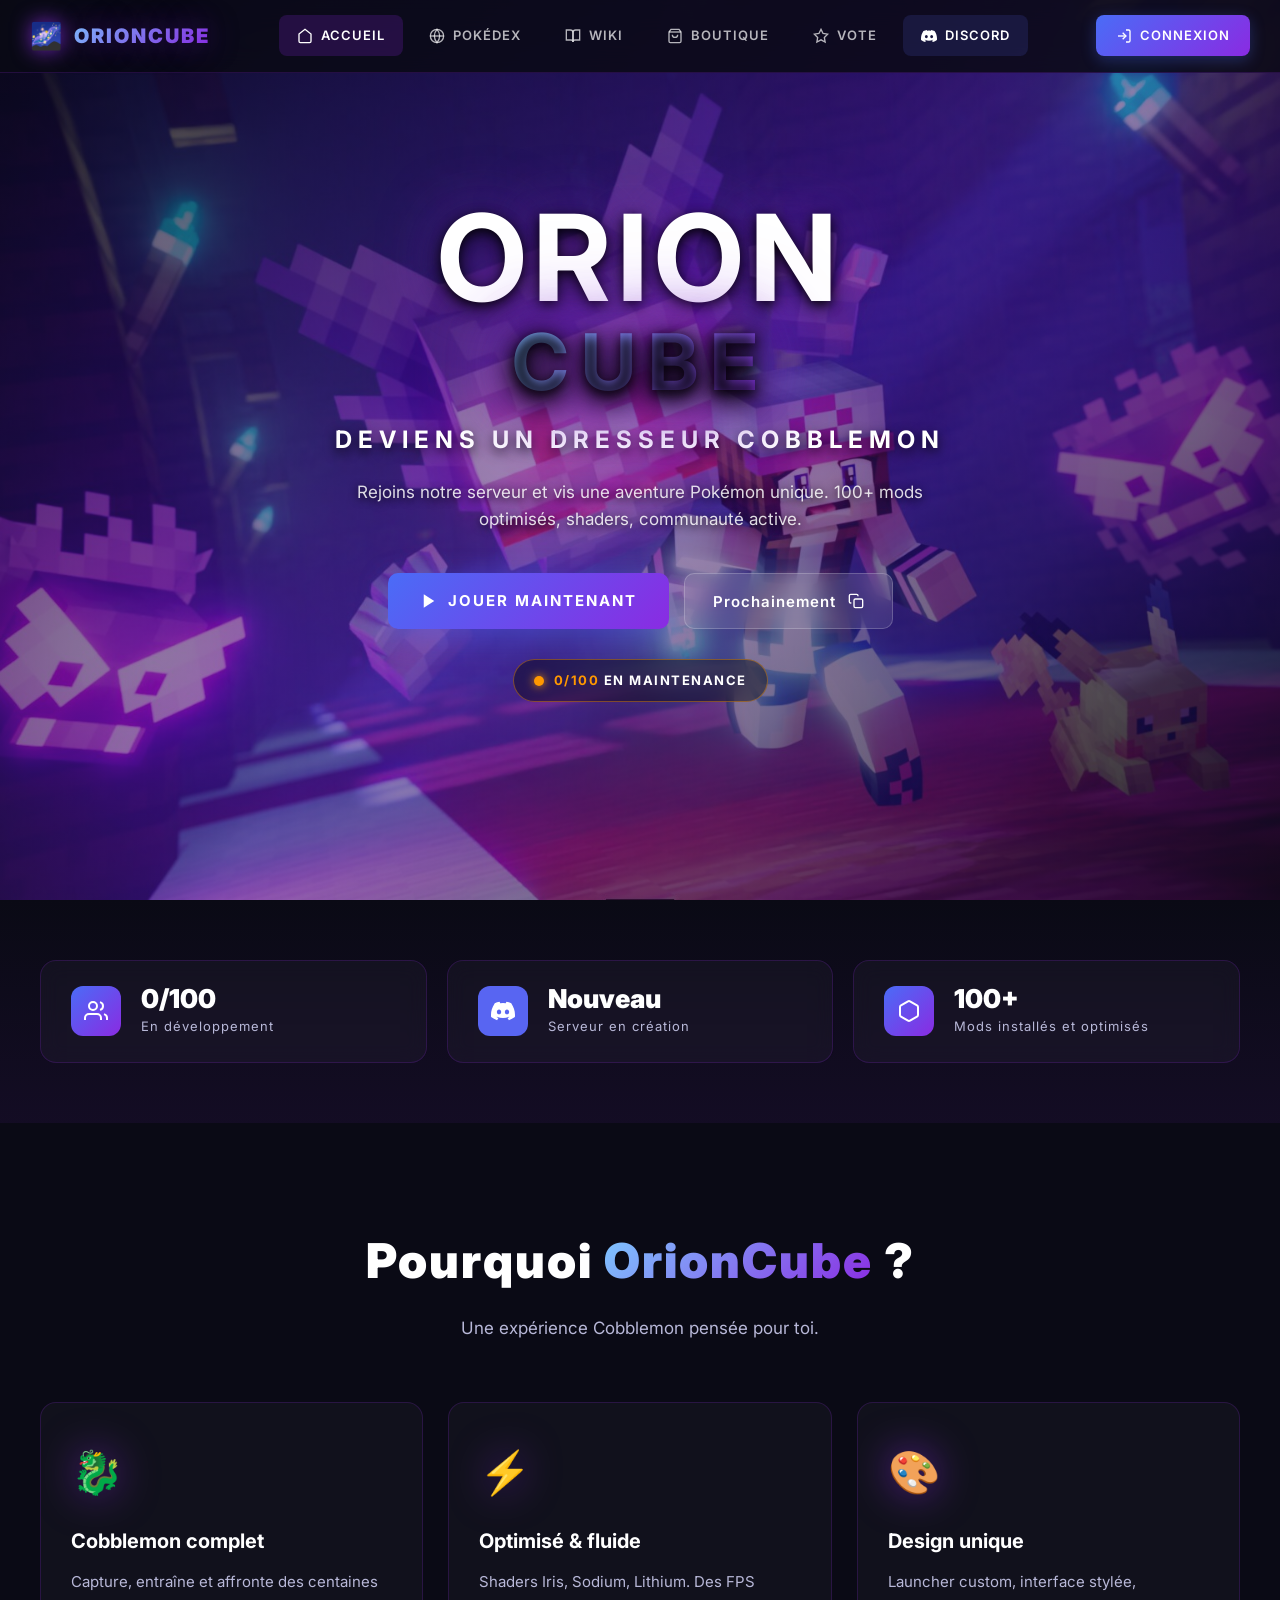
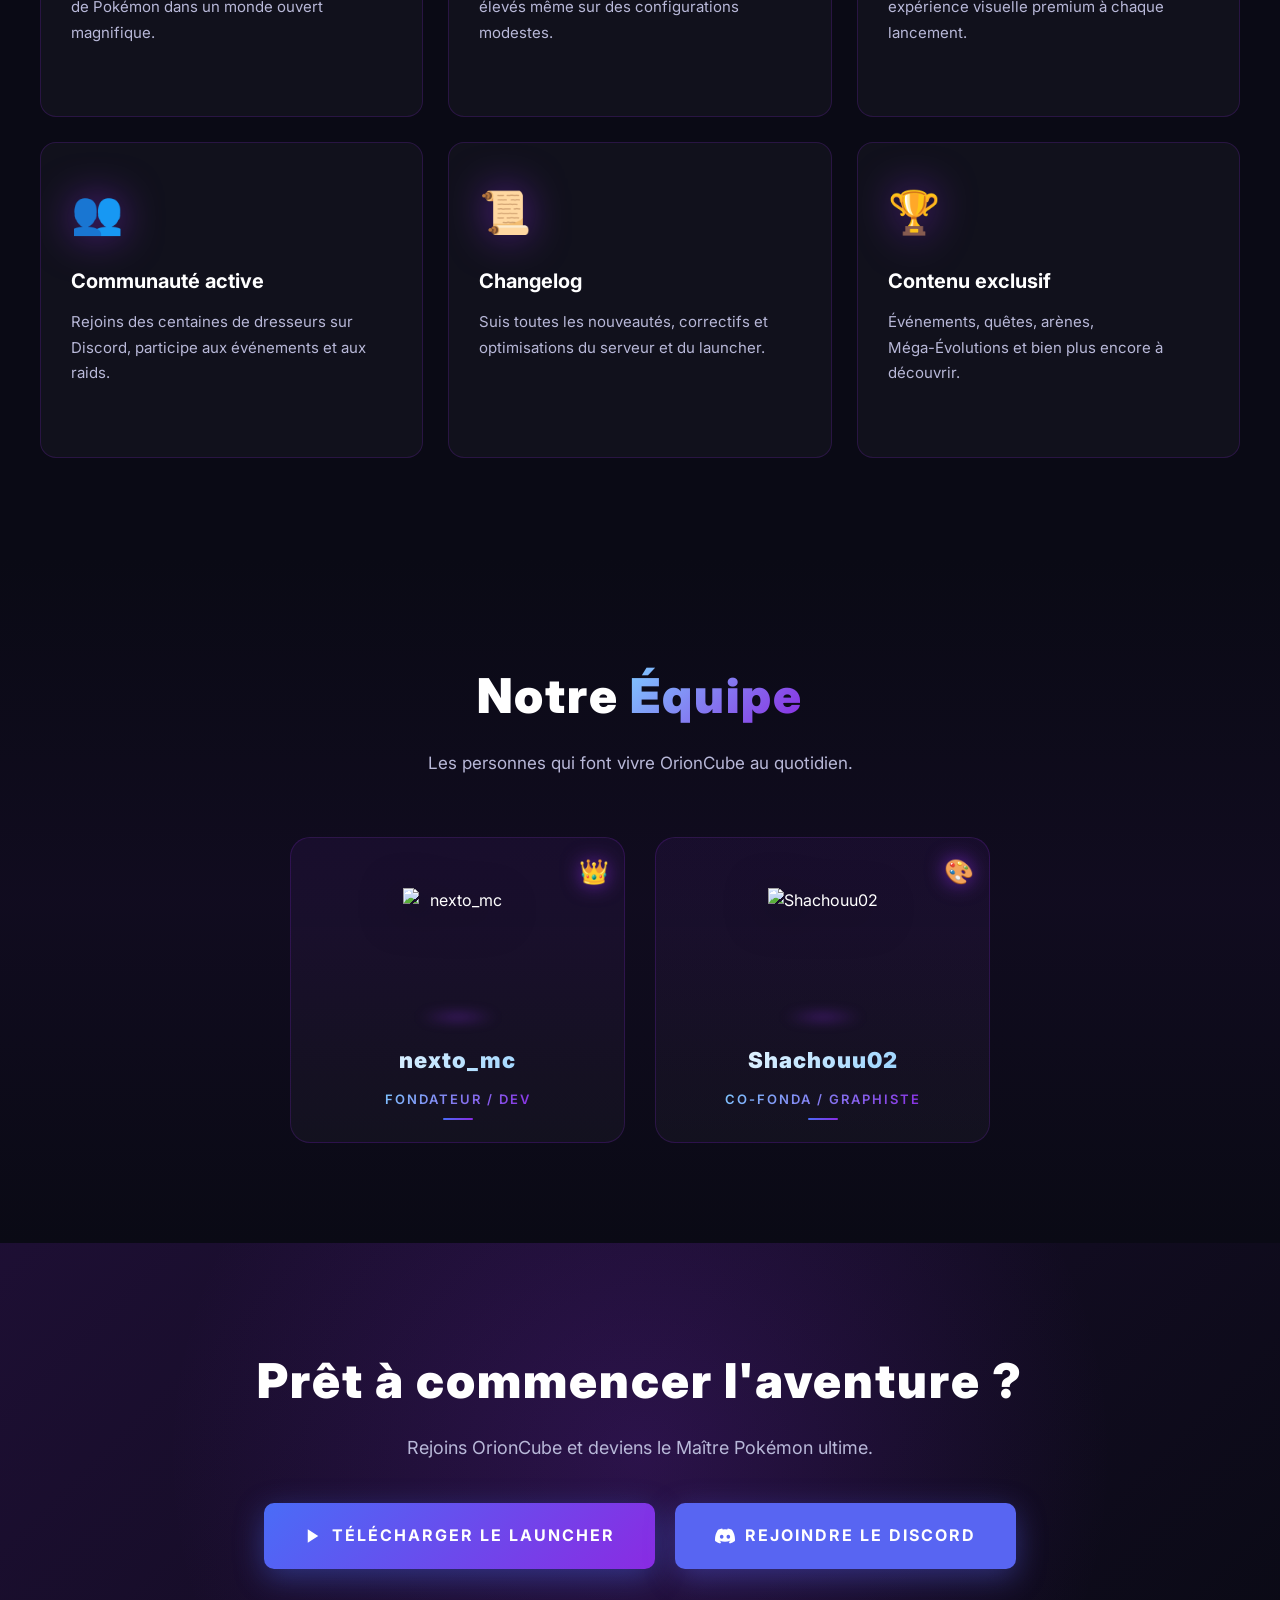
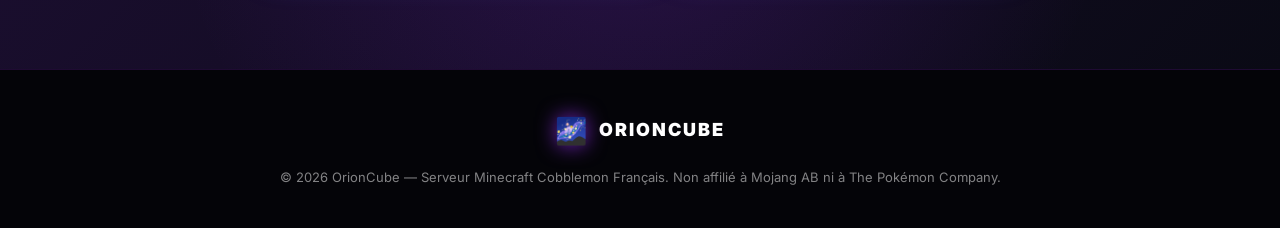
==== commit 6ebd54d3: "Update index.html" ====
--- a/index.html
+++ b/index.html
@@ -41,10 +41,6 @@
           <svg viewBox="0 0 24 24" fill="none" stroke="currentColor" stroke-width="2"><polygon points="12 2 15.09 8.26 22 9.27 17 14.14 18.18 21.02 12 17.77 5.82 21.02 7 14.14 2 9.27 8.91 8.26 12 2"/></svg>
           Vote
         </a>
-        <a href="changelog/changelog.html" class="nav-link">
-          <svg viewBox="0 0 24 24" fill="none" stroke="currentColor" stroke-width="2"><path d="M14 2H6a2 2 0 0 0-2 2v16a2 2 0 0 0 2 2h12a2 2 0 0 0 2-2V8z"/><polyline points="14 2 14 8 20 8"/><line x1="8" y1="13" x2="16" y2="13"/><line x1="8" y1="17" x2="16" y2="17"/><line x1="8" y1="9" x2="10" y2="9"/></svg>
-          Changelog
-        </a>
         <a href="https://discord.gg/vt4hqCUpUf" target="_blank" class="nav-link discord">
           <svg viewBox="0 0 24 24" fill="currentColor"><path d="M20.317 4.37a19.79 19.79 0 0 0-4.885-1.515.074.074 0 0 0-.079.037c-.21.375-.444.864-.608 1.25a18.27 18.27 0 0 0-5.487 0 12.64 12.64 0 0 0-.617-1.25.077.077 0 0 0-.079-.037A19.736 19.736 0 0 0 3.677 4.37a.07.07 0 0 0-.032.027C.533 9.046-.32 13.58.099 18.057a.082.082 0 0 0 .031.057 19.9 19.9 0 0 0 5.993 3.03.078.078 0 0 0 .084-.028c.462-.63.874-1.295 1.226-1.994a.076.076 0 0 0-.041-.106 13.107 13.107 0 0 1-1.872-.892.077.077 0 0 1-.008-.128c.126-.094.252-.192.372-.291a.074.074 0 0 1 .077-.01c3.928 1.793 8.18 1.793 12.062 0a.074.074 0 0 1 .078.01c.12.099.246.198.373.292a.077.077 0 0 1-.006.127 12.3 12.3 0 0 1-1.873.892.077.077 0 0 0-.041.107c.36.698.772 1.362 1.225 1.993a.076.076 0 0 0 .084.028 19.84 19.84 0 0 0 6.002-3.03.077.077 0 0 0 .032-.054c.5-5.177-.838-9.674-3.549-13.66a.061.061 0 0 0-.031-.03zM8.02 15.33c-1.183 0-2.157-1.085-2.157-2.419 0-1.333.956-2.419 2.157-2.419 1.21 0 2.176 1.096 2.157 2.42 0 1.333-.956 2.418-2.157 2.418zm7.975 0c-1.183 0-2.157-1.085-2.157-2.419 0-1.333.955-2.419 2.157-2.419 1.21 0 2.176 1.096 2.157 2.42 0 1.333-.946 2.418-2.157 2.418z"/></svg>
           Discord
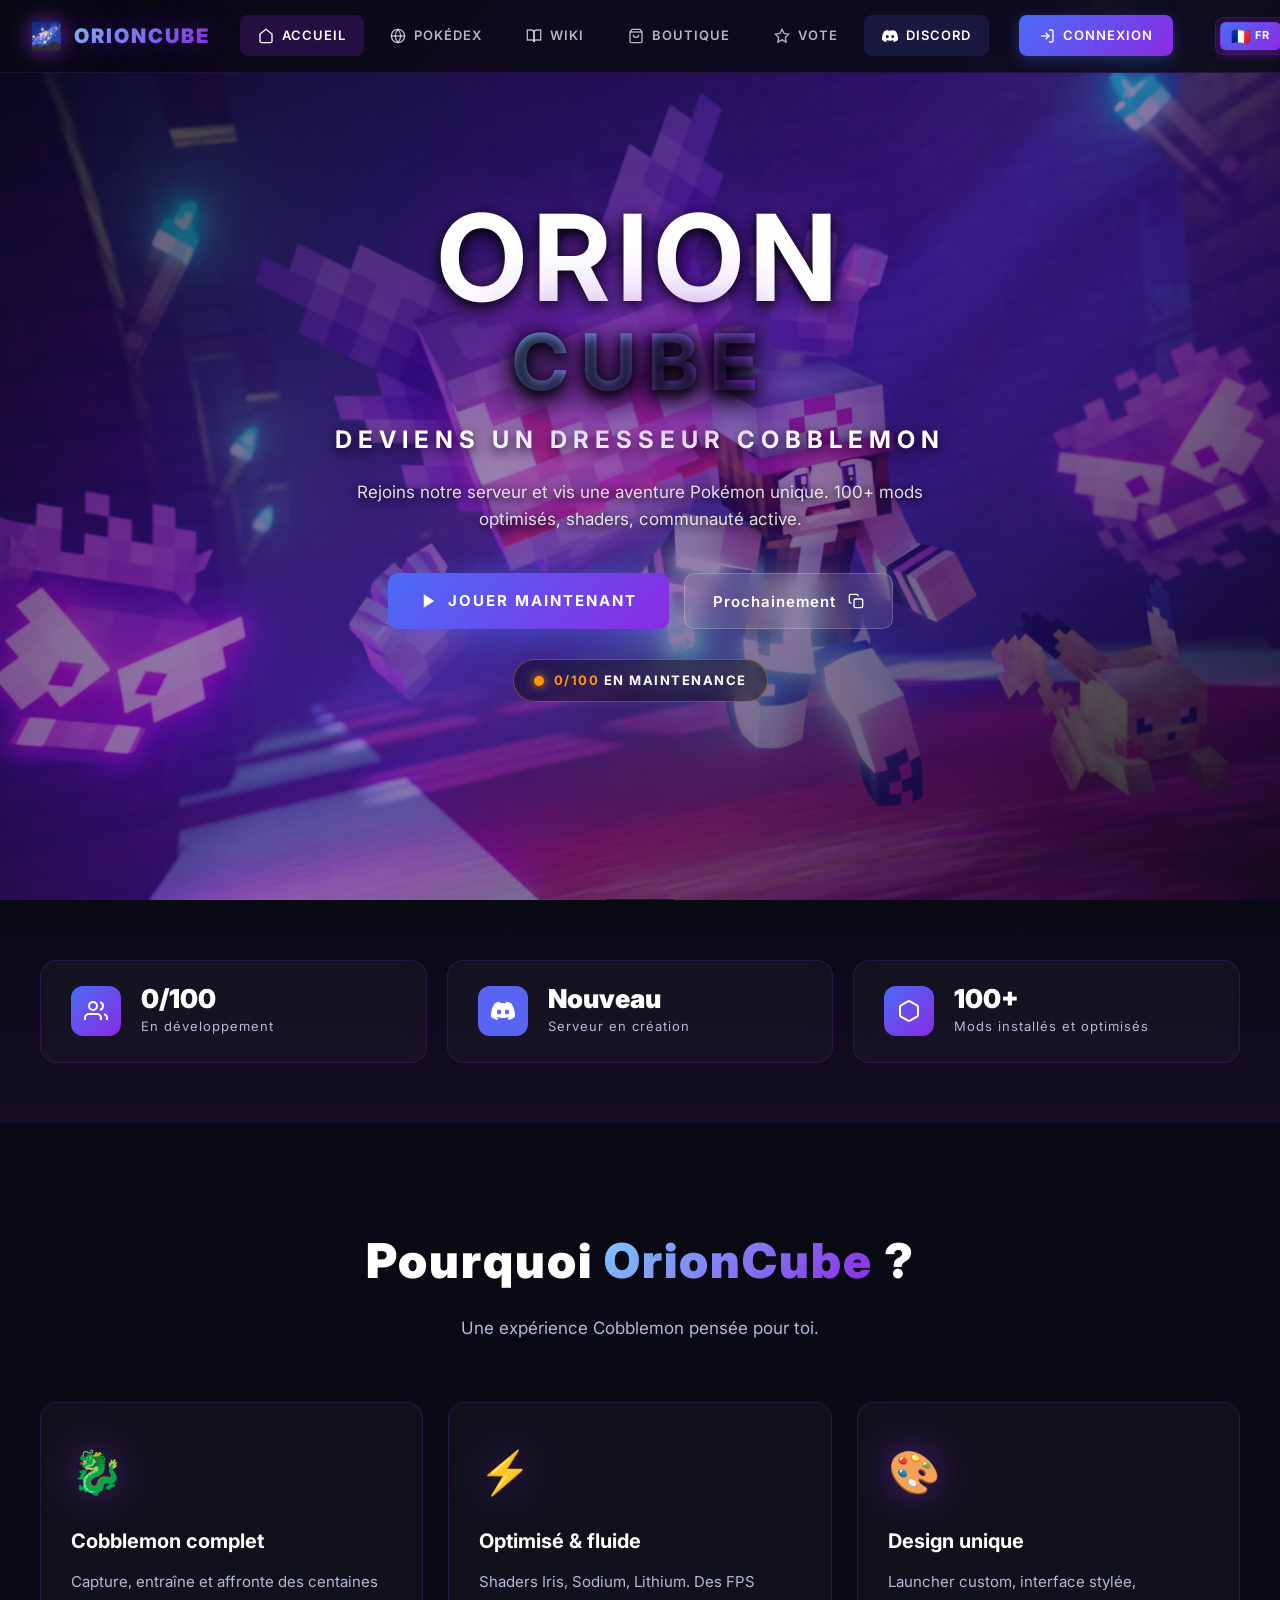
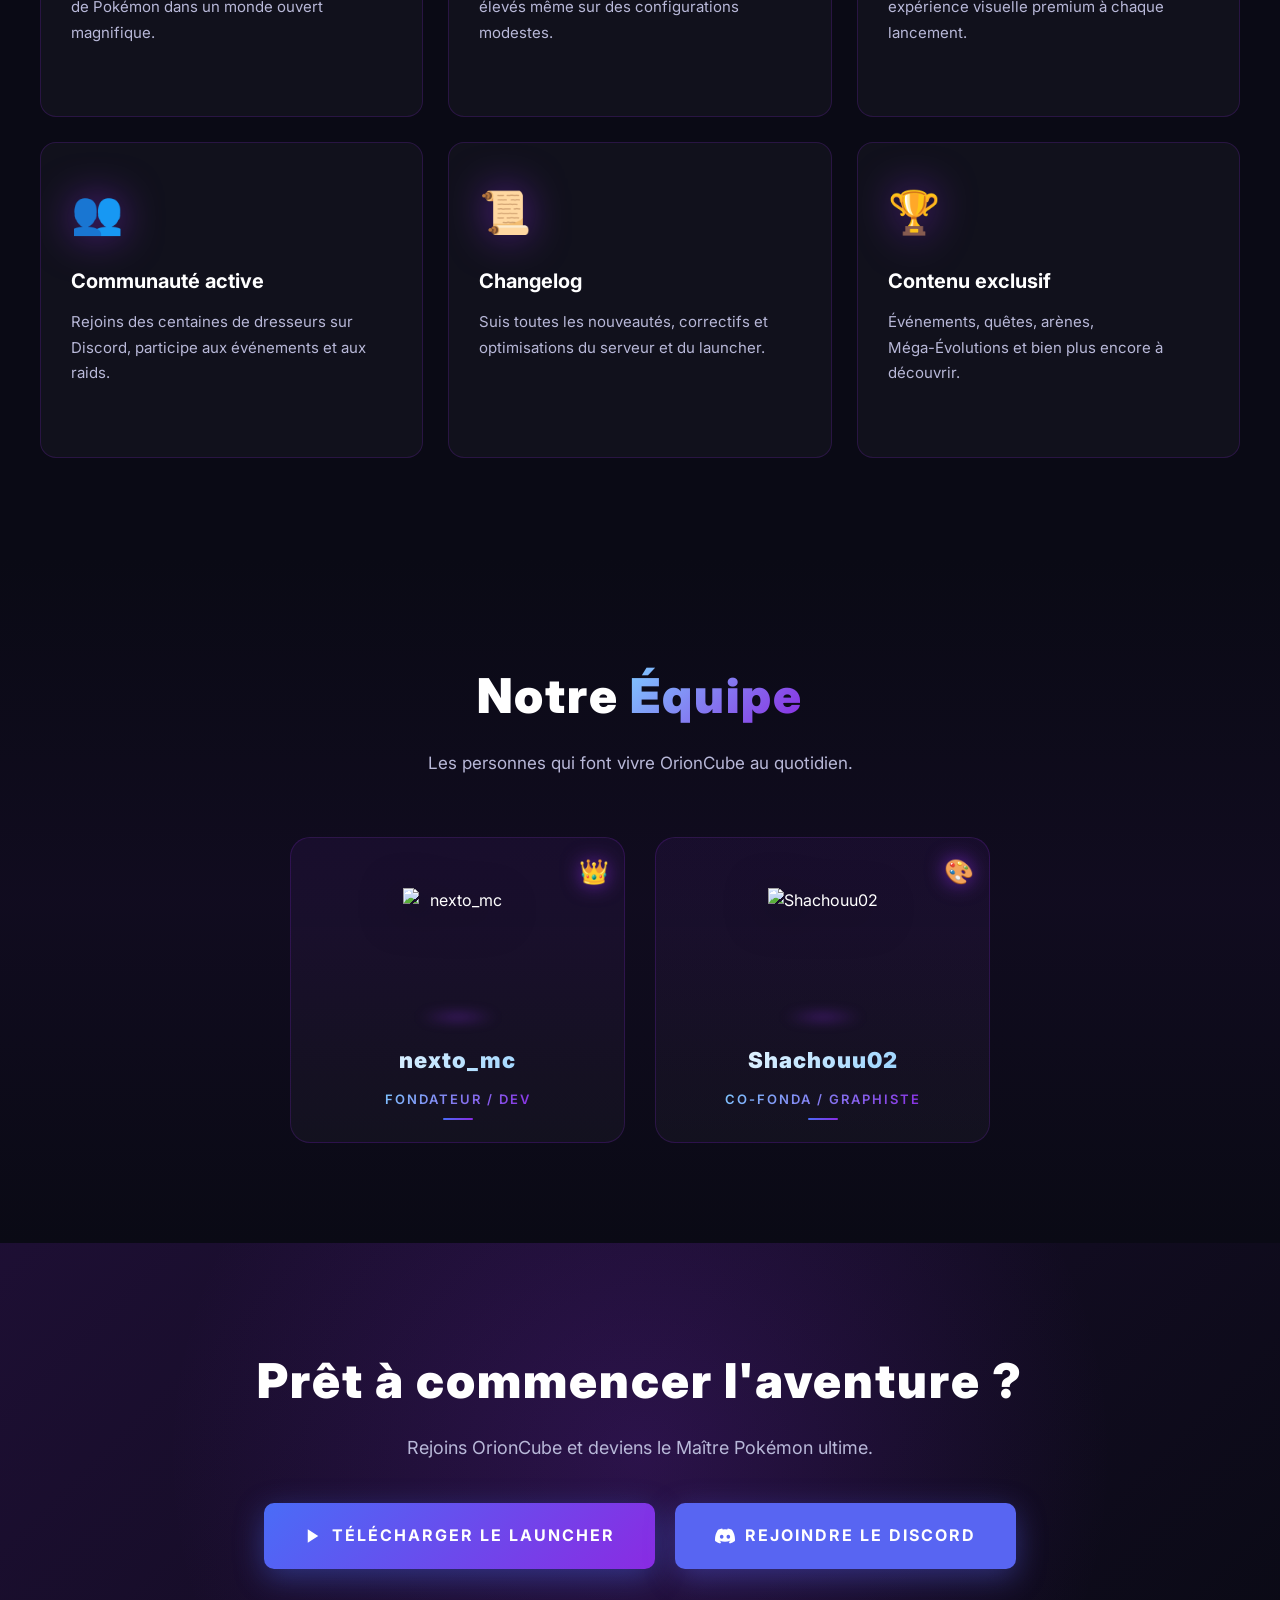
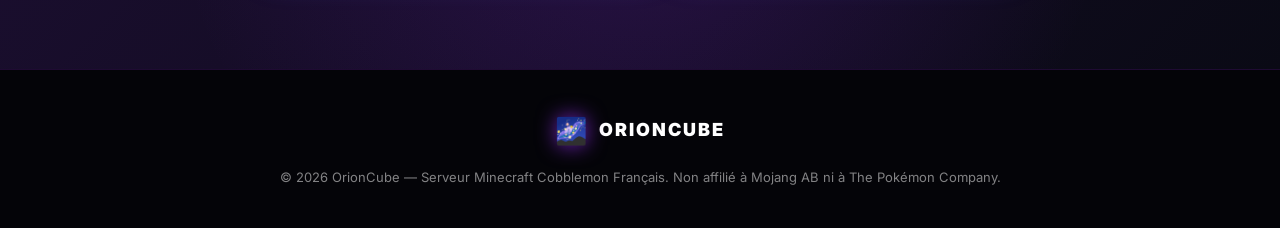
==== commit 8c61044e: "Update index.html" ====
--- a/index.html
+++ b/index.html
@@ -6,6 +6,7 @@
   <title>OrionCube — Serveur Minecraft Cobblemon Français</title>
   <meta name="description" content="OrionCube, le serveur Minecraft Cobblemon français. 100+ mods optimisés, shaders, communauté active. Rejoins l'aventure !" />
   <link rel="stylesheet" href="style.css" />
+  <link rel="stylesheet" href="i18n.css" />
   <link rel="preconnect" href="https://fonts.googleapis.com">
   <link rel="preconnect" href="https://fonts.gstatic.com" crossorigin>
   <link href="https://fonts.googleapis.com/css2?family=Inter:wght@300;400;600;700;900&display=swap" rel="stylesheet">
@@ -23,34 +24,45 @@
       <nav class="navbar-menu">
         <a href="index.html" class="nav-link active">
           <svg viewBox="0 0 24 24" fill="none" stroke="currentColor" stroke-width="2"><path d="M3 9l9-7 9 7v11a2 2 0 0 1-2 2H5a2 2 0 0 1-2-2z"/></svg>
-          Accueil
+          <span data-i18n="nav.home">Accueil</span>
         </a>
         <a href="pokedex/pokedex.html" class="nav-link">
           <svg viewBox="0 0 24 24" fill="none" stroke="currentColor" stroke-width="2"><circle cx="12" cy="12" r="10"/><line x1="2" y1="12" x2="22" y2="12"/><path d="M12 2a15.3 15.3 0 0 1 4 10 15.3 15.3 0 0 1-4 10 15.3 15.3 0 0 1-4-10 15.3 15.3 0 0 1 4-10z"/></svg>
-          Pokédex
+          <span data-i18n="nav.pokedex">Pokédex</span>
         </a>
         <a href="wiki/wiki.html" class="nav-link">
           <svg viewBox="0 0 24 24" fill="none" stroke="currentColor" stroke-width="2"><path d="M2 3h6a4 4 0 0 1 4 4v14a3 3 0 0 0-3-3H2z"/><path d="M22 3h-6a4 4 0 0 0-4 4v14a3 3 0 0 1 3-3h7z"/></svg>
-          Wiki
+          <span data-i18n="nav.wiki">Wiki</span>
         </a>
         <a href="boutique/boutique.html" class="nav-link">
           <svg viewBox="0 0 24 24" fill="none" stroke="currentColor" stroke-width="2"><path d="M6 2L3 6v14a2 2 0 0 0 2 2h14a2 2 0 0 0 2-2V6l-3-4z"/><line x1="3" y1="6" x2="21" y2="6"/><path d="M16 10a4 4 0 0 1-8 0"/></svg>
-          Boutique
+          <span data-i18n="nav.boutique">Boutique</span>
         </a>
         <a href="vote/vote.html" class="nav-link">
           <svg viewBox="0 0 24 24" fill="none" stroke="currentColor" stroke-width="2"><polygon points="12 2 15.09 8.26 22 9.27 17 14.14 18.18 21.02 12 17.77 5.82 21.02 7 14.14 2 9.27 8.91 8.26 12 2"/></svg>
-          Vote
+          <span data-i18n="nav.vote">Vote</span>
         </a>
         <a href="https://discord.gg/vt4hqCUpUf" target="_blank" class="nav-link discord">
           <svg viewBox="0 0 24 24" fill="currentColor"><path d="M20.317 4.37a19.79 19.79 0 0 0-4.885-1.515.074.074 0 0 0-.079.037c-.21.375-.444.864-.608 1.25a18.27 18.27 0 0 0-5.487 0 12.64 12.64 0 0 0-.617-1.25.077.077 0 0 0-.079-.037A19.736 19.736 0 0 0 3.677 4.37a.07.07 0 0 0-.032.027C.533 9.046-.32 13.58.099 18.057a.082.082 0 0 0 .031.057 19.9 19.9 0 0 0 5.993 3.03.078.078 0 0 0 .084-.028c.462-.63.874-1.295 1.226-1.994a.076.076 0 0 0-.041-.106 13.107 13.107 0 0 1-1.872-.892.077.077 0 0 1-.008-.128c.126-.094.252-.192.372-.291a.074.074 0 0 1 .077-.01c3.928 1.793 8.18 1.793 12.062 0a.074.074 0 0 1 .078.01c.12.099.246.198.373.292a.077.077 0 0 1-.006.127 12.3 12.3 0 0 1-1.873.892.077.077 0 0 0-.041.107c.36.698.772 1.362 1.225 1.993a.076.076 0 0 0 .084.028 19.84 19.84 0 0 0 6.002-3.03.077.077 0 0 0 .032-.054c.5-5.177-.838-9.674-3.549-13.66a.061.061 0 0 0-.031-.03zM8.02 15.33c-1.183 0-2.157-1.085-2.157-2.419 0-1.333.956-2.419 2.157-2.419 1.21 0 2.176 1.096 2.157 2.42 0 1.333-.956 2.418-2.157 2.418zm7.975 0c-1.183 0-2.157-1.085-2.157-2.419 0-1.333.955-2.419 2.157-2.419 1.21 0 2.176 1.096 2.157 2.42 0 1.333-.946 2.418-2.157 2.418z"/></svg>
-          Discord
+          <span data-i18n="nav.discord">Discord</span>
         </a>
       </nav>
 
       <a href="#" class="navbar-login">
         <svg viewBox="0 0 24 24" fill="none" stroke="currentColor" stroke-width="2"><path d="M15 3h4a2 2 0 0 1 2 2v14a2 2 0 0 1-2 2h-4"/><polyline points="10 17 15 12 10 7"/><line x1="15" y1="12" x2="3" y2="12"/></svg>
-        Connexion
+        <span data-i18n="nav.login">Connexion</span>
       </a>
+
+      <div class="lang-switcher">
+        <button class="lang-btn" data-lang="fr" aria-label="Français">
+          <span class="lang-flag">🇫🇷</span>
+          <span class="lang-code">FR</span>
+        </button>
+        <button class="lang-btn" data-lang="en" aria-label="English">
+          <span class="lang-flag">🇬🇧</span>
+          <span class="lang-code">EN</span>
+        </button>
+      </div>
     </div>
   </header>
 
@@ -65,9 +77,9 @@
         <span class="title-line accent">CUBE</span>
       </h1>
 
-      <p class="hero-tagline">DEVIENS UN DRESSEUR COBBLEMON</p>
-
-      <p class="hero-subtitle">
+      <p class="hero-tagline" data-i18n="hero.tagline">DEVIENS UN DRESSEUR COBBLEMON</p>
+
+      <p class="hero-subtitle" data-i18n="hero.subtitle">
         Rejoins notre serveur et vis une aventure Pokémon unique. 
         100+ mods optimisés, shaders, communauté active.
       </p>
@@ -75,17 +87,17 @@
       <div class="hero-buttons">
         <a href="#" class="btn-primary">
           <svg viewBox="0 0 24 24" fill="currentColor"><polygon points="5 3 19 12 5 21 5 3"/></svg>
-          JOUER MAINTENANT
+          <span data-i18n="hero.play">JOUER MAINTENANT</span>
         </a>
         <button class="btn-secondary" id="copy-ip" data-ip="Bientôt disponible">
-          <span class="ip-text">Prochainement</span>
+          <span class="ip-text" data-i18n="hero.ip">Prochainement</span>
           <svg viewBox="0 0 24 24" fill="none" stroke="currentColor" stroke-width="2"><rect x="9" y="9" width="13" height="13" rx="2" ry="2"/><path d="M5 15H4a2 2 0 0 1-2-2V4a2 2 0 0 1 2-2h9a2 2 0 0 1 2 2v1"/></svg>
         </button>
       </div>
 
       <div class="hero-status status-maintenance">
         <span class="status-dot"></span>
-        <span class="status-text"><strong id="player-count">0/100</strong> EN MAINTENANCE</span>
+        <span class="status-text"><strong id="player-count">0/100</strong> <span data-i18n="hero.maintenance">EN MAINTENANCE</span></span>
       </div>
     </div>
   </section>
@@ -99,7 +111,7 @@
         </div>
         <div class="stat-info">
           <div class="stat-value" id="stat-players">0/100</div>
-          <div class="stat-label">En développement</div>
+          <div class="stat-label" data-i18n="stats.players">En développement</div>
         </div>
       </div>
 
@@ -108,8 +120,8 @@
           <svg viewBox="0 0 24 24" fill="currentColor"><path d="M20.317 4.37a19.79 19.79 0 0 0-4.885-1.515.074.074 0 0 0-.079.037c-.21.375-.444.864-.608 1.25a18.27 18.27 0 0 0-5.487 0 12.64 12.64 0 0 0-.617-1.25.077.077 0 0 0-.079-.037A19.736 19.736 0 0 0 3.677 4.37a.07.07 0 0 0-.032.027C.533 9.046-.32 13.58.099 18.057a.082.082 0 0 0 .031.057 19.9 19.9 0 0 0 5.993 3.03.078.078 0 0 0 .084-.028c.462-.63.874-1.295 1.226-1.994a.076.076 0 0 0-.041-.106 13.107 13.107 0 0 1-1.872-.892.077.077 0 0 1-.008-.128c.126-.094.252-.192.372-.291a.074.074 0 0 1 .077-.01c3.928 1.793 8.18 1.793 12.062 0a.074.074 0 0 1 .078.01c.12.099.246.198.373.292a.077.077 0 0 1-.006.127 12.3 12.3 0 0 1-1.873.892.077.077 0 0 0-.041.107c.36.698.772 1.362 1.225 1.993a.076.076 0 0 0 .084.028 19.84 19.84 0 0 0 6.002-3.03.077.077 0 0 0 .032-.054c.5-5.177-.838-9.674-3.549-13.66a.061.061 0 0 0-.031-.03zM8.02 15.33c-1.183 0-2.157-1.085-2.157-2.419 0-1.333.956-2.419 2.157-2.419 1.21 0 2.176 1.096 2.157 2.42 0 1.333-.956 2.418-2.157 2.418zm7.975 0c-1.183 0-2.157-1.085-2.157-2.419 0-1.333.955-2.419 2.157-2.419 1.21 0 2.176 1.096 2.157 2.42 0 1.333-.946 2.418-2.157 2.418z"/></svg>
         </div>
         <div class="stat-info">
-          <div class="stat-value">Nouveau</div>
-          <div class="stat-label">Serveur en création</div>
+          <div class="stat-value" data-i18n="stats.new">Nouveau</div>
+          <div class="stat-label" data-i18n="stats.creating">Serveur en création</div>
         </div>
       </div>
 
@@ -119,7 +131,7 @@
         </div>
         <div class="stat-info">
           <div class="stat-value">100+</div>
-          <div class="stat-label">Mods installés et optimisés</div>
+          <div class="stat-label" data-i18n="stats.mods">Mods installés et optimisés</div>
         </div>
       </div>
     </div>
@@ -129,48 +141,48 @@
   <section class="features" id="features">
     <div class="features-container">
       <div class="section-header">
-        <h2>Pourquoi <span class="accent">OrionCube</span> ?</h2>
-        <p>Une expérience Cobblemon pensée pour toi.</p>
+        <h2><span data-i18n="features.title1">Pourquoi</span> <span class="accent" data-i18n="features.title2">OrionCube</span> <span data-i18n="features.title3">?</span></h2>
+        <p data-i18n="features.subtitle">Une expérience Cobblemon pensée pour toi.</p>
       </div>
 
       <div class="features-grid">
         <a href="pokedex/pokedex.html" class="feature-card feature-link">
           <div class="feature-icon">🐉</div>
-          <h3>Cobblemon complet</h3>
-          <p>Capture, entraîne et affronte des centaines de Pokémon dans un monde ouvert magnifique.</p>
-          <span class="feature-arrow">Découvrir le Pokédex →</span>
+          <h3 data-i18n="features.cobblemon.title">Cobblemon complet</h3>
+          <p data-i18n="features.cobblemon.text">Capture, entraîne et affronte des centaines de Pokémon dans un monde ouvert magnifique.</p>
+          <span class="feature-arrow" data-i18n="features.cobblemon.link">Découvrir le Pokédex →</span>
         </a>
 
         <div class="feature-card">
           <div class="feature-icon">⚡</div>
-          <h3>Optimisé & fluide</h3>
-          <p>Shaders Iris, Sodium, Lithium. Des FPS élevés même sur des configurations modestes.</p>
+          <h3 data-i18n="features.optimized.title">Optimisé & fluide</h3>
+          <p data-i18n="features.optimized.text">Shaders Iris, Sodium, Lithium. Des FPS élevés même sur des configurations modestes.</p>
         </div>
 
         <div class="feature-card">
           <div class="feature-icon">🎨</div>
-          <h3>Design unique</h3>
-          <p>Launcher custom, interface stylée, expérience visuelle premium à chaque lancement.</p>
+          <h3 data-i18n="features.design.title">Design unique</h3>
+          <p data-i18n="features.design.text">Launcher custom, interface stylée, expérience visuelle premium à chaque lancement.</p>
         </div>
 
         <a href="https://discord.gg/vt4hqCUpUf" target="_blank" class="feature-card feature-link">
           <div class="feature-icon">👥</div>
-          <h3>Communauté active</h3>
-          <p>Rejoins des centaines de dresseurs sur Discord, participe aux événements et aux raids.</p>
-          <span class="feature-arrow">Rejoindre le Discord →</span>
+          <h3 data-i18n="features.community.title">Communauté active</h3>
+          <p data-i18n="features.community.text">Rejoins des centaines de dresseurs sur Discord, participe aux événements et aux raids.</p>
+          <span class="feature-arrow" data-i18n="features.community.link">Rejoindre le Discord →</span>
         </a>
 
         <a href="changelog/changelog.html" class="feature-card feature-link">
           <div class="feature-icon">📜</div>
-          <h3>Changelog</h3>
-          <p>Suis toutes les nouveautés, correctifs et optimisations du serveur et du launcher.</p>
-          <span class="feature-arrow">Voir les updates →</span>
+          <h3 data-i18n="features.changelog.title">Changelog</h3>
+          <p data-i18n="features.changelog.text">Suis toutes les nouveautés, correctifs et optimisations du serveur et du launcher.</p>
+          <span class="feature-arrow" data-i18n="features.changelog.link">Voir les updates →</span>
         </a>
 
         <div class="feature-card">
           <div class="feature-icon">🏆</div>
-          <h3>Contenu exclusif</h3>
-          <p>Événements, quêtes, arènes, Méga-Évolutions et bien plus encore à découvrir.</p>
+          <h3 data-i18n="features.content.title">Contenu exclusif</h3>
+          <p data-i18n="features.content.text">Événements, quêtes, arènes, Méga-Évolutions et bien plus encore à découvrir.</p>
         </div>
       </div>
     </div>
@@ -180,8 +192,8 @@
   <section class="team" id="equipe">
     <div class="team-container">
       <div class="section-header">
-        <h2>Notre <span class="accent">Équipe</span></h2>
-        <p>Les personnes qui font vivre OrionCube au quotidien.</p>
+        <h2><span data-i18n="team.title1">Notre</span> <span class="accent" data-i18n="team.title2">Équipe</span></h2>
+        <p data-i18n="team.subtitle">Les personnes qui font vivre OrionCube au quotidien.</p>
       </div>
 
       <div class="team-grid">
@@ -191,7 +203,7 @@
             <img src="https://mc-heads.net/body/nexto_mc/110" alt="nexto_mc" loading="lazy" />
           </div>
           <h3 class="team-name">nexto_mc</h3>
-          <p class="team-role">Fondateur / Dev</p>
+          <p class="team-role" data-i18n="team.role.nexto">Fondateur / Dev</p>
         </div>
 
         <div class="team-card">
@@ -200,7 +212,7 @@
             <img src="https://mc-heads.net/body/Shachouu02/110" alt="Shachouu02" loading="lazy" />
           </div>
           <h3 class="team-name">Shachouu02</h3>
-          <p class="team-role">Co-Fonda / Graphiste</p>
+          <p class="team-role" data-i18n="team.role.shachouu">Co-Fonda / Graphiste</p>
         </div>
       </div>
     </div>
@@ -209,17 +221,17 @@
   <!-- CTA -->
   <section class="cta">
     <div class="cta-container">
-      <h2>Prêt à commencer l'aventure ?</h2>
-      <p>Rejoins OrionCube et deviens le Maître Pokémon ultime.</p>
+      <h2 data-i18n="cta.title">Prêt à commencer l'aventure ?</h2>
+      <p data-i18n="cta.text">Rejoins OrionCube et deviens le Maître Pokémon ultime.</p>
       
       <div class="cta-buttons">
         <a href="#" class="btn-primary large">
           <svg viewBox="0 0 24 24" fill="currentColor"><polygon points="5 3 19 12 5 21 5 3"/></svg>
-          TÉLÉCHARGER LE LAUNCHER
+          <span data-i18n="cta.download">TÉLÉCHARGER LE LAUNCHER</span>
         </a>
         <a href="https://discord.gg/vt4hqCUpUf" target="_blank" class="btn-discord large">
           <svg viewBox="0 0 24 24" fill="currentColor"><path d="M20.317 4.37a19.79 19.79 0 0 0-4.885-1.515.074.074 0 0 0-.079.037c-.21.375-.444.864-.608 1.25a18.27 18.27 0 0 0-5.487 0 12.64 12.64 0 0 0-.617-1.25.077.077 0 0 0-.079-.037A19.736 19.736 0 0 0 3.677 4.37a.07.07 0 0 0-.032.027C.533 9.046-.32 13.58.099 18.057a.082.082 0 0 0 .031.057 19.9 19.9 0 0 0 5.993 3.03.078.078 0 0 0 .084-.028c.462-.63.874-1.295 1.226-1.994a.076.076 0 0 0-.041-.106 13.107 13.107 0 0 1-1.872-.892.077.077 0 0 1-.008-.128c.126-.094.252-.192.372-.291a.074.074 0 0 1 .077-.01c3.928 1.793 8.18 1.793 12.062 0a.074.074 0 0 1 .078.01c.12.099.246.198.373.292a.077.077 0 0 1-.006.127 12.3 12.3 0 0 1-1.873.892.077.077 0 0 0-.041.107c.36.698.772 1.362 1.225 1.993a.076.076 0 0 0 .084.028 19.84 19.84 0 0 0 6.002-3.03.077.077 0 0 0 .032-.054c.5-5.177-.838-9.674-3.549-13.66a.061.061 0 0 0-.031-.03zM8.02 15.33c-1.183 0-2.157-1.085-2.157-2.419 0-1.333.956-2.419 2.157-2.419 1.21 0 2.176 1.096 2.157 2.42 0 1.333-.956 2.418-2.157 2.418zm7.975 0c-1.183 0-2.157-1.085-2.157-2.419 0-1.333.955-2.419 2.157-2.419 1.21 0 2.176 1.096 2.157 2.42 0 1.333-.946 2.418-2.157 2.418z"/></svg>
-          REJOINDRE LE DISCORD
+          <span data-i18n="cta.discord">REJOINDRE LE DISCORD</span>
         </a>
       </div>
     </div>
@@ -232,13 +244,14 @@
         <span class="logo-icon">🌌</span>
         <span>ORIONCUBE</span>
       </div>
-      <p class="footer-text">
+      <p class="footer-text" data-i18n="footer.text">
         © 2026 OrionCube — Serveur Minecraft Cobblemon Français. 
         Non affilié à Mojang AB ni à The Pokémon Company.
       </p>
     </div>
   </footer>
 
+  <script src="i18n.js"></script>
   <script src="script.js"></script>
 </body>
 </html>
--- a/i18n.css
+++ b/i18n.css
@@ -0,0 +1,67 @@
+/* ============================================ */
+/* SÉLECTEUR DE LANGUE — ORIONCUBE               */
+/* ============================================ */
+
+.lang-switcher {
+  display: flex;
+  gap: 6px;
+  padding: 4px;
+  background: rgba(138, 43, 226, 0.1);
+  border: 1px solid rgba(138, 43, 226, 0.25);
+  border-radius: 8px;
+  margin-left: 12px;
+  align-items: center;
+}
+
+.lang-btn {
+  display: flex;
+  align-items: center;
+  justify-content: center;
+  gap: 4px;
+  padding: 5px 10px;
+  font-size: 14px;
+  font-weight: 700;
+  border-radius: 6px;
+  background: transparent;
+  border: 1px solid transparent;
+  color: rgba(255, 255, 255, 0.6);
+  cursor: pointer;
+  transition: all 0.25s ease;
+  font-family: inherit;
+  line-height: 1;
+}
+
+.lang-btn .lang-flag {
+  font-size: 16px;
+  line-height: 1;
+}
+
+.lang-btn .lang-code {
+  font-size: 11px;
+  letter-spacing: 1px;
+}
+
+.lang-btn:hover {
+  background: rgba(138, 43, 226, 0.2);
+  color: var(--blanc);
+  transform: translateY(-1px);
+}
+
+.lang-btn.active {
+  background: linear-gradient(135deg, var(--bleu), var(--violet));
+  color: var(--blanc);
+  box-shadow: 0 4px 12px rgba(138, 43, 226, 0.4);
+}
+
+.lang-btn.active .lang-code {
+  color: var(--blanc);
+}
+
+/* RESPONSIVE */
+@media (max-width: 900px) {
+  .lang-switcher {
+    margin-left: 0;
+    margin-top: 8px;
+    align-self: center;
+  }
+}
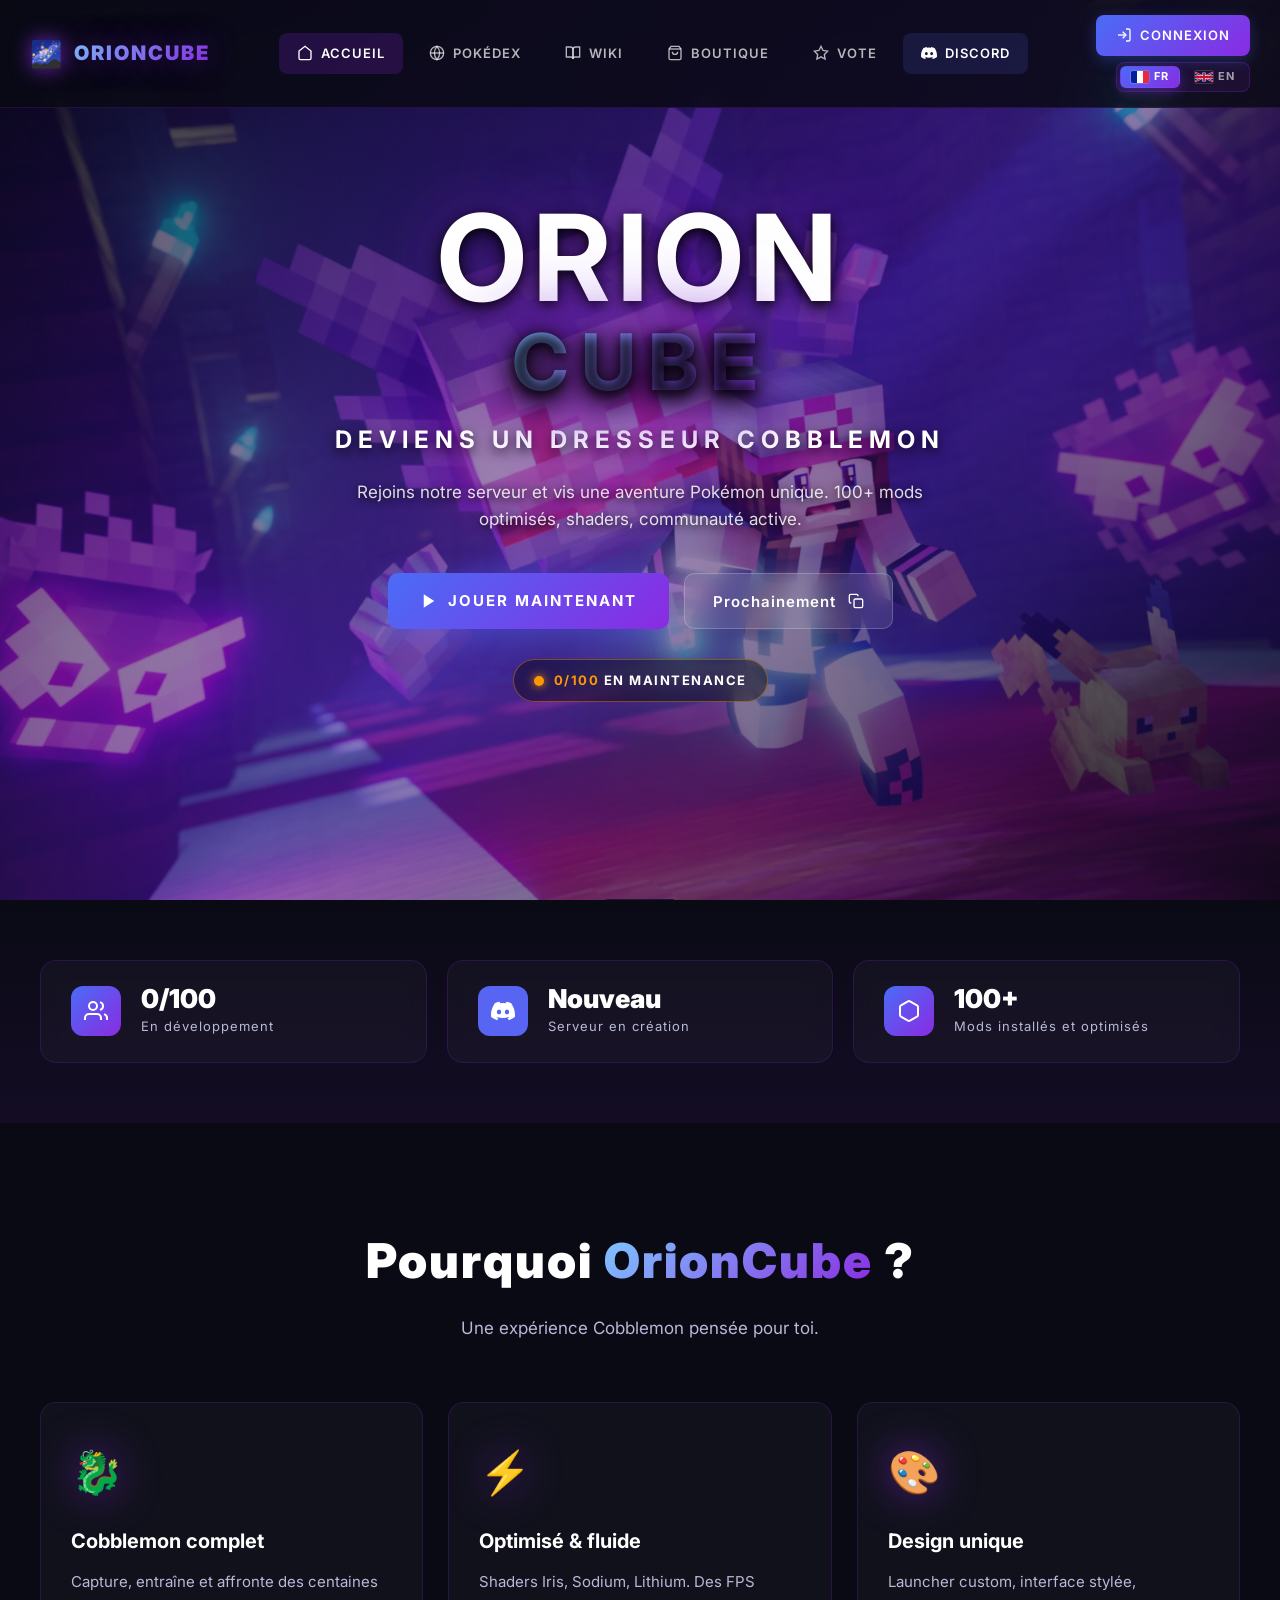
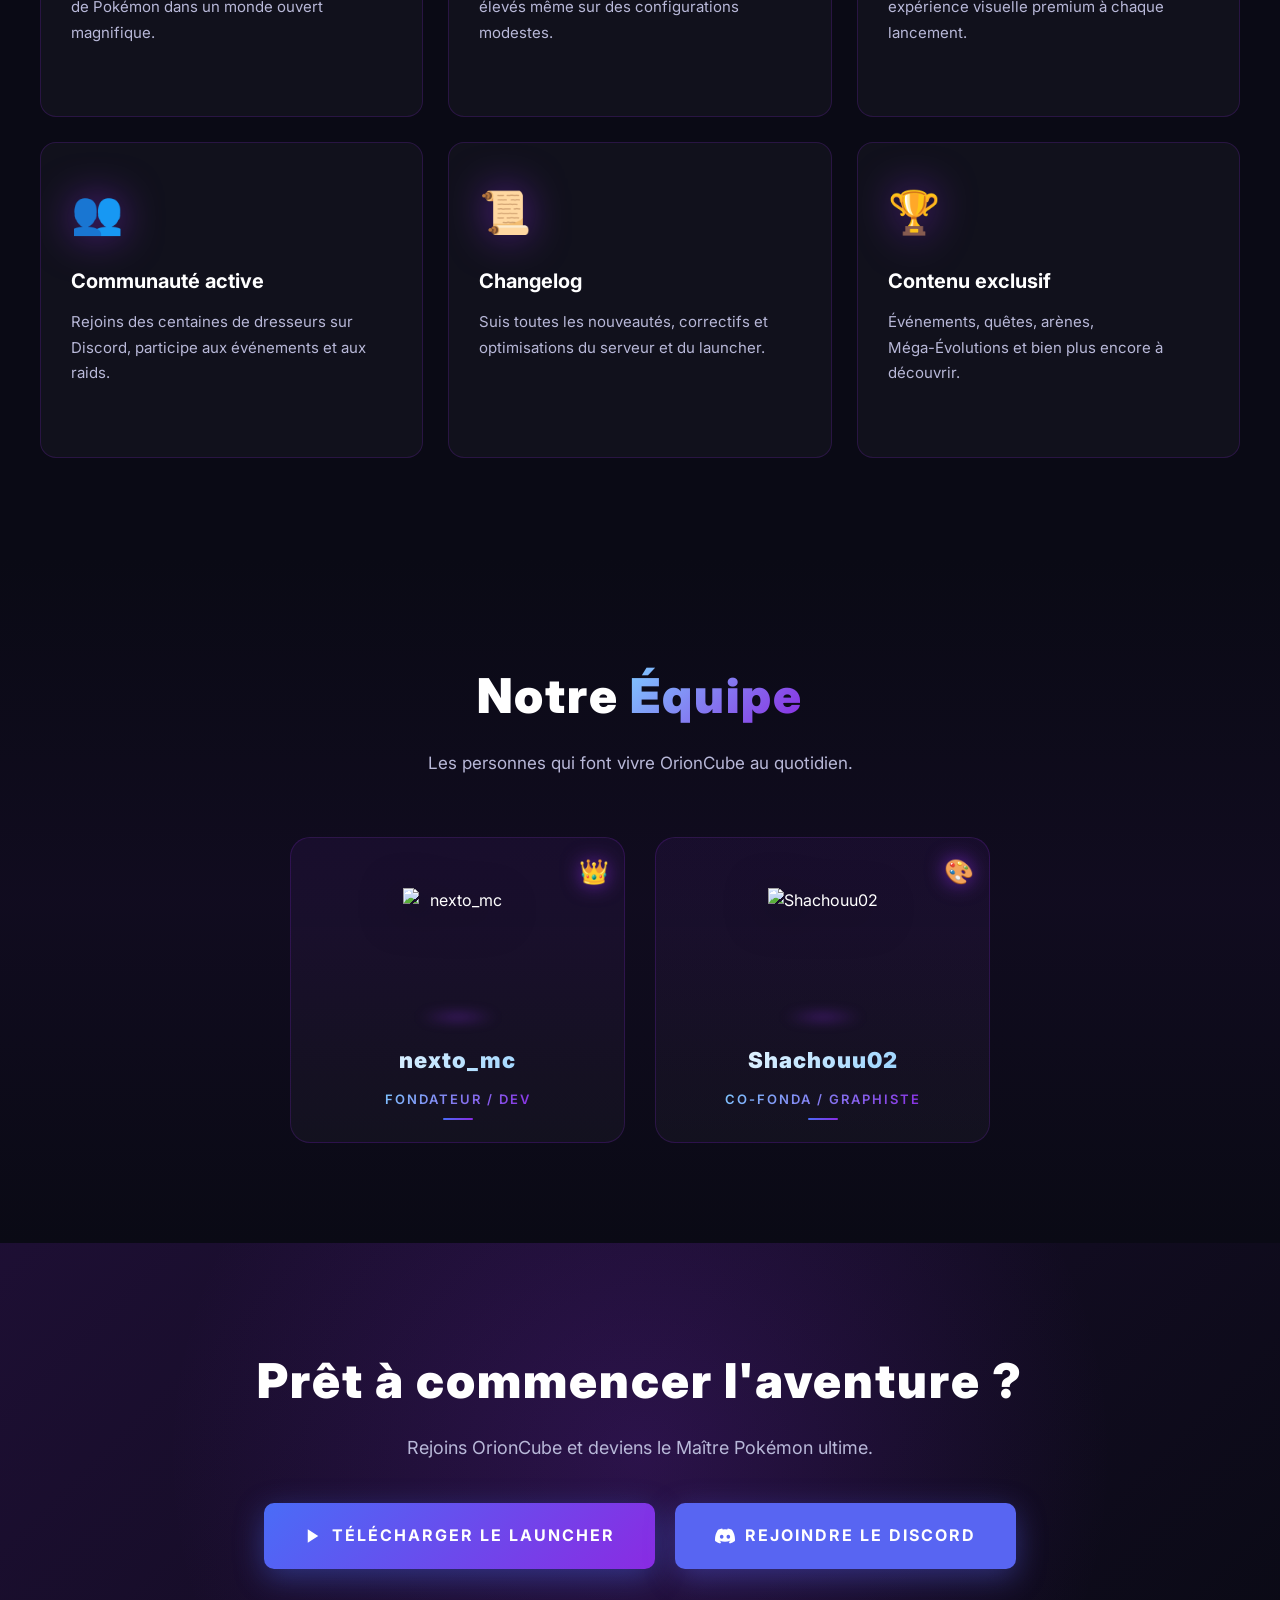
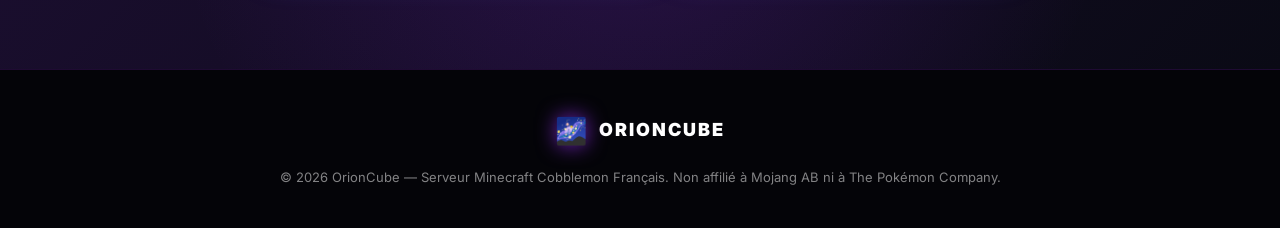
==== commit 348724c1: "Update index.html" ====
--- a/index.html
+++ b/index.html
@@ -48,20 +48,36 @@
         </a>
       </nav>
 
-      <a href="#" class="navbar-login">
-        <svg viewBox="0 0 24 24" fill="none" stroke="currentColor" stroke-width="2"><path d="M15 3h4a2 2 0 0 1 2 2v14a2 2 0 0 1-2 2h-4"/><polyline points="10 17 15 12 10 7"/><line x1="15" y1="12" x2="3" y2="12"/></svg>
-        <span data-i18n="nav.login">Connexion</span>
-      </a>
-
-      <div class="lang-switcher">
-        <button class="lang-btn" data-lang="fr" aria-label="Français">
-          <span class="lang-flag">🇫🇷</span>
-          <span class="lang-code">FR</span>
-        </button>
-        <button class="lang-btn" data-lang="en" aria-label="English">
-          <span class="lang-flag">🇬🇧</span>
-          <span class="lang-code">EN</span>
-        </button>
+      <div class="navbar-right">
+        <a href="#" class="navbar-login">
+          <svg viewBox="0 0 24 24" fill="none" stroke="currentColor" stroke-width="2"><path d="M15 3h4a2 2 0 0 1 2 2v14a2 2 0 0 1-2 2h-4"/><polyline points="10 17 15 12 10 7"/><line x1="15" y1="12" x2="3" y2="12"/></svg>
+          <span data-i18n="nav.login">Connexion</span>
+        </a>
+
+        <div class="lang-switcher">
+          <button class="lang-btn" data-lang="fr" aria-label="Français">
+            <span class="lang-flag">
+              <svg viewBox="0 0 3 2" xmlns="http://www.w3.org/2000/svg">
+                <rect width="1" height="2" fill="#002395"/>
+                <rect x="1" width="1" height="2" fill="#fff"/>
+                <rect x="2" width="1" height="2" fill="#ED2939"/>
+              </svg>
+            </span>
+            <span class="lang-code">FR</span>
+          </button>
+          <button class="lang-btn" data-lang="en" aria-label="English">
+            <span class="lang-flag">
+              <svg viewBox="0 0 60 30" xmlns="http://www.w3.org/2000/svg">
+                <rect width="60" height="30" fill="#012169"/>
+                <path d="M0,0 L60,30 M60,0 L0,30" stroke="#fff" stroke-width="6"/>
+                <path d="M0,0 L60,30 M60,0 L0,30" stroke="#C8102E" stroke-width="4"/>
+                <path d="M30,0 V30 M0,15 H60" stroke="#fff" stroke-width="10"/>
+                <path d="M30,0 V30 M0,15 H60" stroke="#C8102E" stroke-width="6"/>
+              </svg>
+            </span>
+            <span class="lang-code">EN</span>
+          </button>
+        </div>
       </div>
     </div>
   </header>
--- a/i18n.css
+++ b/i18n.css
@@ -1,15 +1,26 @@
+/* ============================================ */
+/* NAVBAR RIGHT — Connexion + Lang switcher     */
+/* ============================================ */
+
+.navbar-right {
+  display: flex;
+  flex-direction: column;
+  align-items: flex-end;
+  gap: 6px;
+  flex-shrink: 0;
+}
+
 /* ============================================ */
 /* SÉLECTEUR DE LANGUE — ORIONCUBE               */
 /* ============================================ */
 
 .lang-switcher {
   display: flex;
-  gap: 6px;
-  padding: 4px;
+  gap: 4px;
+  padding: 3px;
   background: rgba(138, 43, 226, 0.1);
   border: 1px solid rgba(138, 43, 226, 0.25);
   border-radius: 8px;
-  margin-left: 12px;
   align-items: center;
 }
 
@@ -17,9 +28,9 @@
   display: flex;
   align-items: center;
   justify-content: center;
-  gap: 4px;
-  padding: 5px 10px;
-  font-size: 14px;
+  gap: 5px;
+  padding: 4px 10px;
+  font-size: 13px;
   font-weight: 700;
   border-radius: 6px;
   background: transparent;
@@ -32,8 +43,21 @@
 }
 
 .lang-btn .lang-flag {
-  font-size: 16px;
-  line-height: 1;
+  display: inline-flex;
+  align-items: center;
+  justify-content: center;
+  width: 18px;
+  height: 12px;
+  border-radius: 2px;
+  overflow: hidden;
+  box-shadow: 0 0 0 1px rgba(255, 255, 255, 0.15);
+  flex-shrink: 0;
+}
+
+.lang-btn .lang-flag svg {
+  width: 100%;
+  height: 100%;
+  display: block;
 }
 
 .lang-btn .lang-code {
@@ -43,25 +67,18 @@
 
 .lang-btn:hover {
   background: rgba(138, 43, 226, 0.2);
-  color: var(--blanc);
-  transform: translateY(-1px);
+  color: #fff;
 }
 
 .lang-btn.active {
-  background: linear-gradient(135deg, var(--bleu), var(--violet));
-  color: var(--blanc);
+  background: linear-gradient(135deg, #4a6cf7, #8a2be2);
+  color: #fff;
   box-shadow: 0 4px 12px rgba(138, 43, 226, 0.4);
-}
-
-.lang-btn.active .lang-code {
-  color: var(--blanc);
 }
 
 /* RESPONSIVE */
 @media (max-width: 900px) {
-  .lang-switcher {
-    margin-left: 0;
-    margin-top: 8px;
-    align-self: center;
+  .navbar-right {
+    align-items: center;
   }
 }
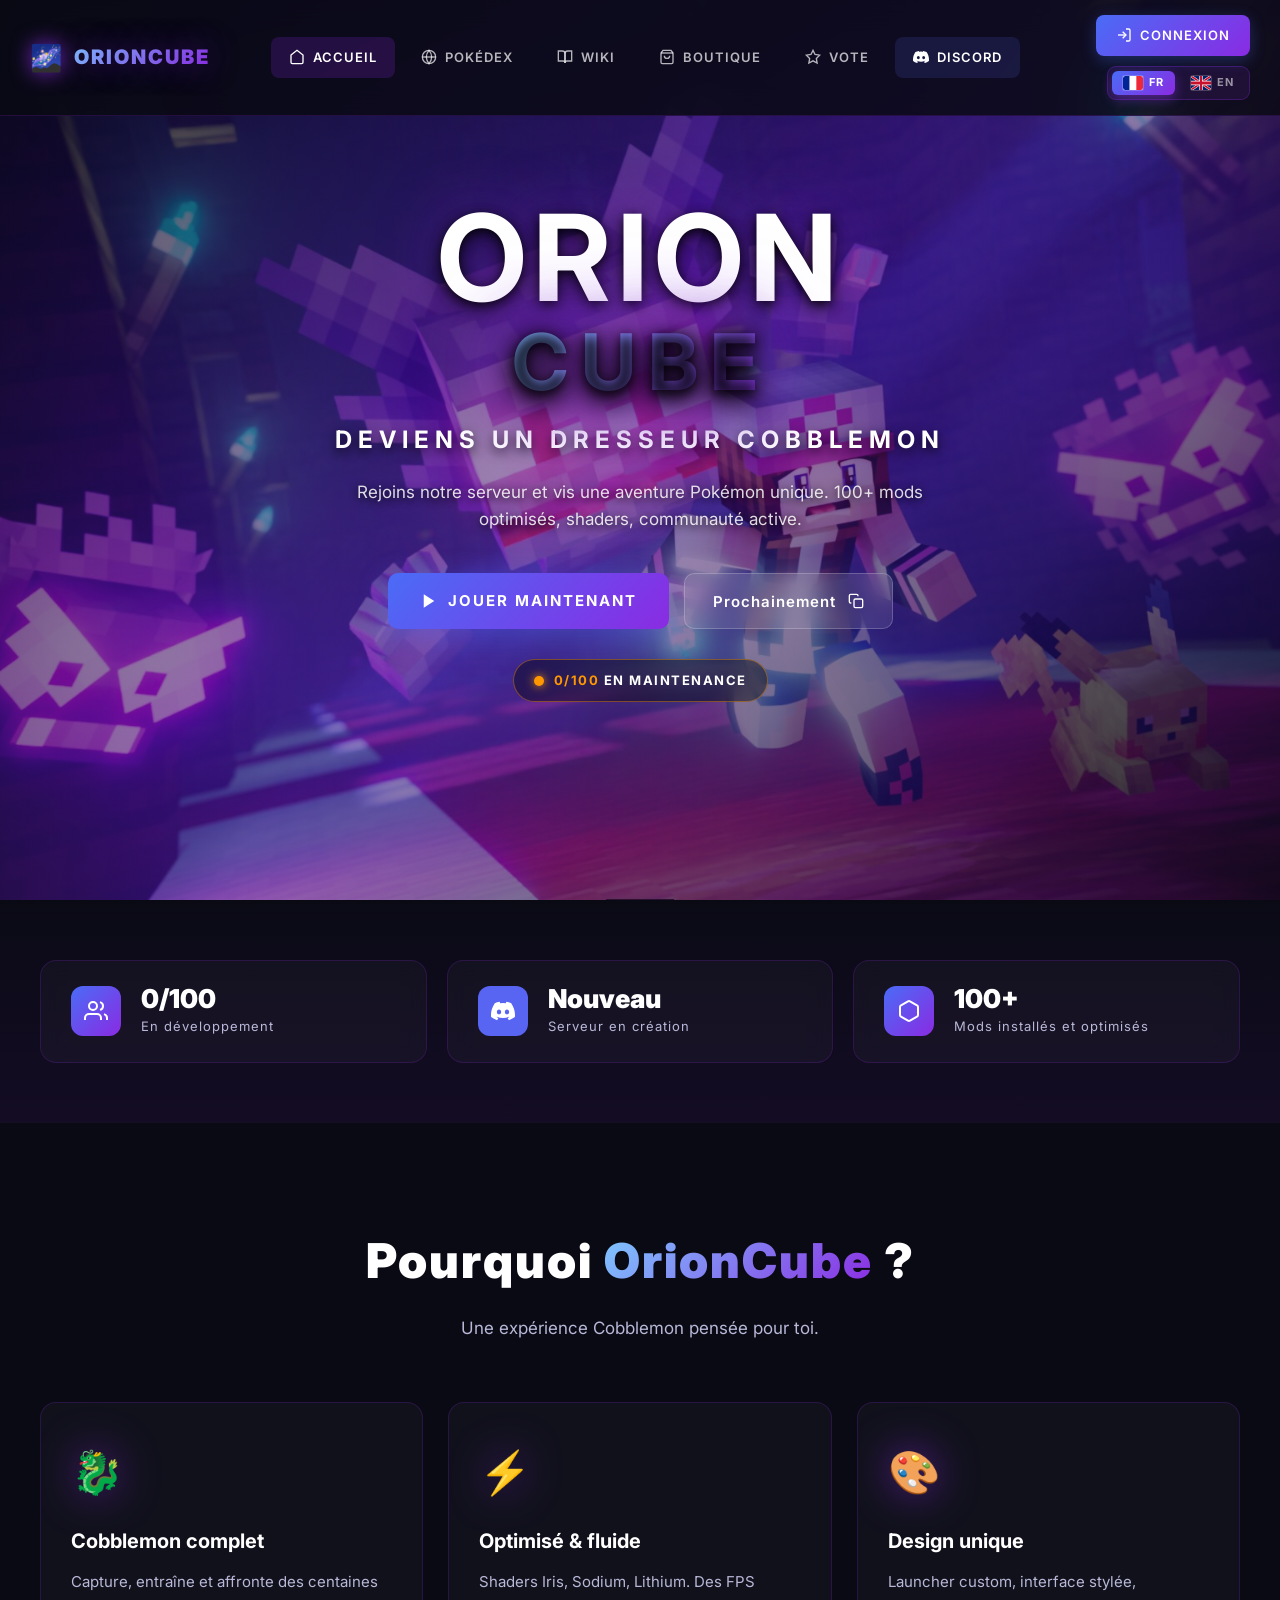
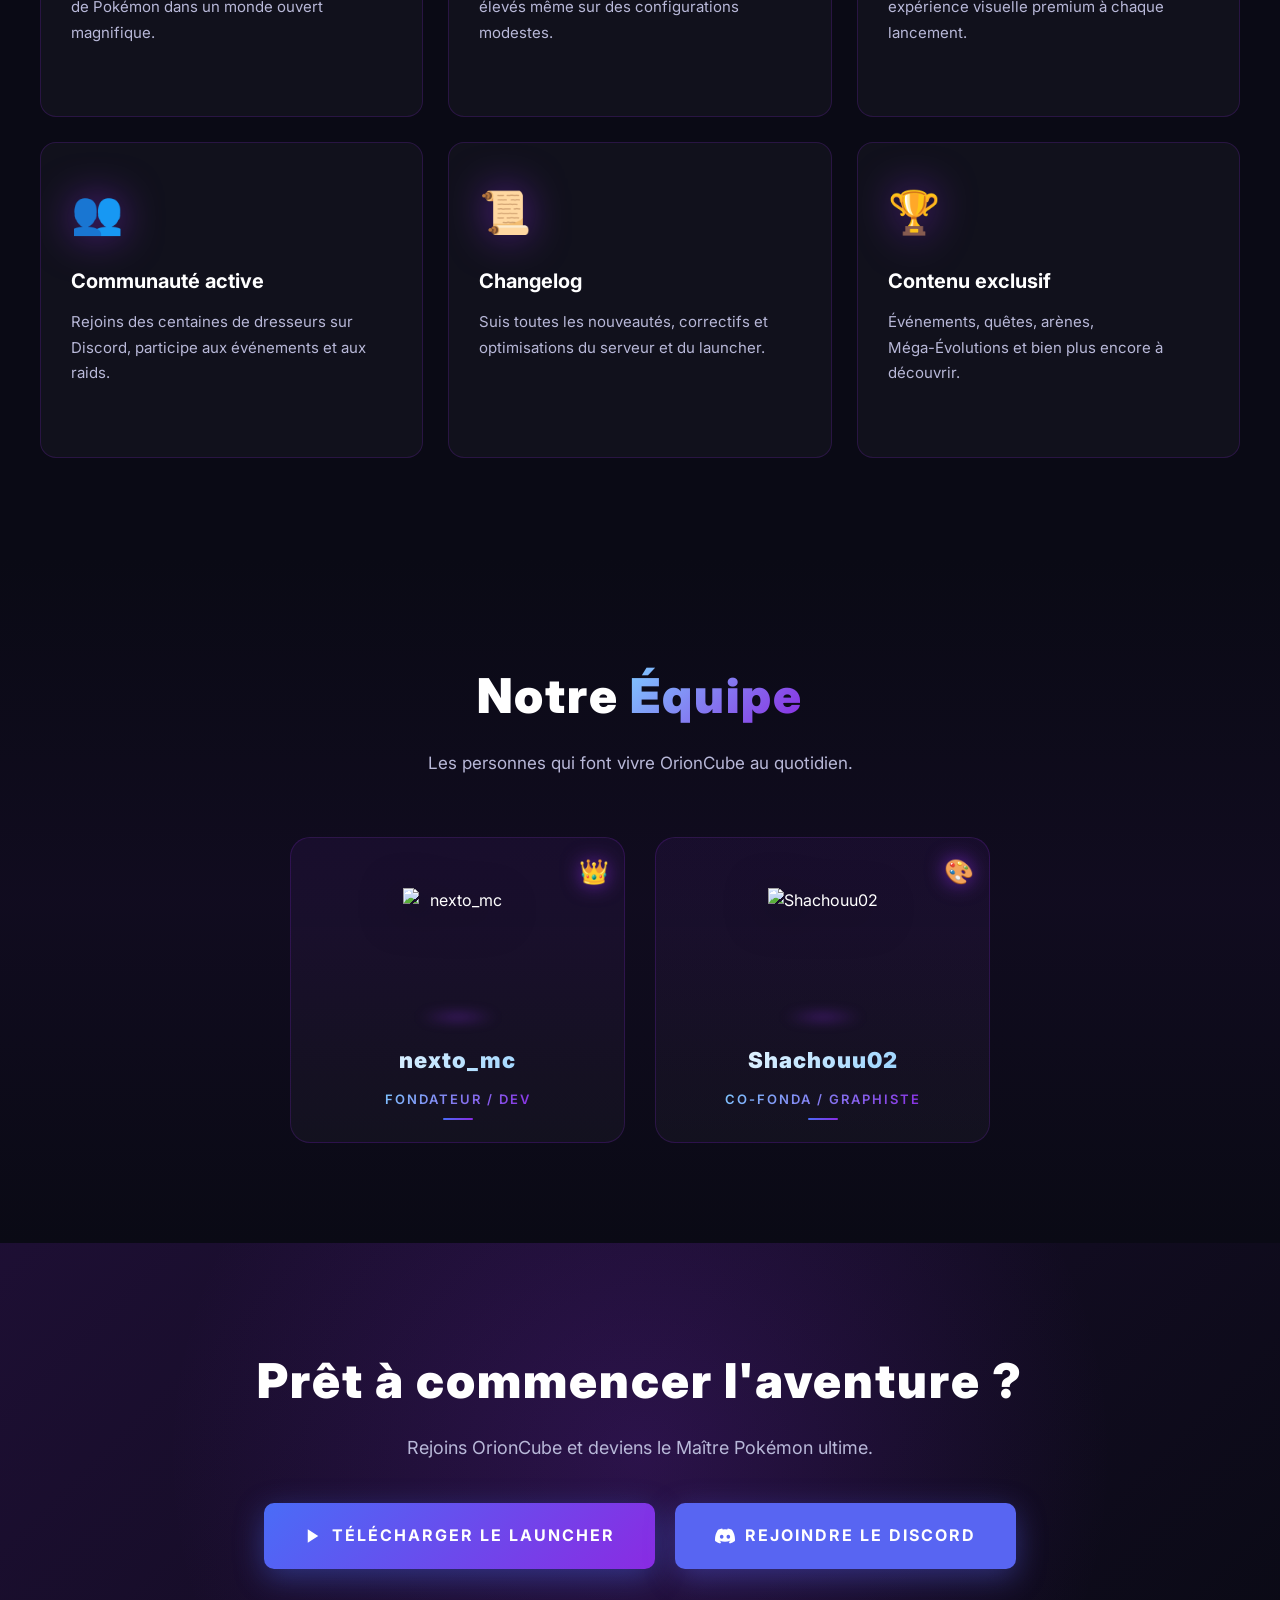
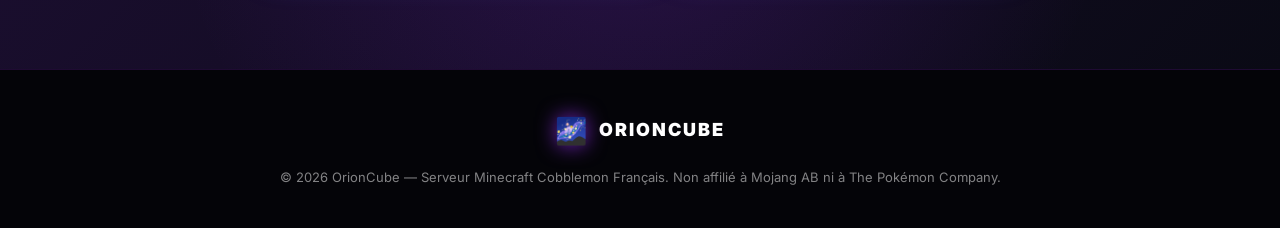
==== commit e45d60fe: "Update index.html" ====
--- a/index.html
+++ b/index.html
@@ -55,23 +55,23 @@
         </a>
 
         <div class="lang-switcher">
-          <button class="lang-btn" data-lang="fr" aria-label="Français">
+          <button class="lang-btn" data-lang="fr" aria-label="Français" title="Français">
             <span class="lang-flag">
-              <svg viewBox="0 0 3 2" xmlns="http://www.w3.org/2000/svg">
+              <svg viewBox="0 0 3 2" preserveAspectRatio="none" xmlns="http://www.w3.org/2000/svg">
                 <rect width="1" height="2" fill="#002395"/>
-                <rect x="1" width="1" height="2" fill="#fff"/>
+                <rect x="1" width="1" height="2" fill="#FFFFFF"/>
                 <rect x="2" width="1" height="2" fill="#ED2939"/>
               </svg>
             </span>
             <span class="lang-code">FR</span>
           </button>
-          <button class="lang-btn" data-lang="en" aria-label="English">
+          <button class="lang-btn" data-lang="en" aria-label="English" title="English">
             <span class="lang-flag">
-              <svg viewBox="0 0 60 30" xmlns="http://www.w3.org/2000/svg">
+              <svg viewBox="0 0 60 30" preserveAspectRatio="none" xmlns="http://www.w3.org/2000/svg">
                 <rect width="60" height="30" fill="#012169"/>
-                <path d="M0,0 L60,30 M60,0 L0,30" stroke="#fff" stroke-width="6"/>
+                <path d="M0,0 L60,30 M60,0 L0,30" stroke="#FFFFFF" stroke-width="6"/>
                 <path d="M0,0 L60,30 M60,0 L0,30" stroke="#C8102E" stroke-width="4"/>
-                <path d="M30,0 V30 M0,15 H60" stroke="#fff" stroke-width="10"/>
+                <path d="M30,0 V30 M0,15 H60" stroke="#FFFFFF" stroke-width="10"/>
                 <path d="M30,0 V30 M0,15 H60" stroke="#C8102E" stroke-width="6"/>
               </svg>
             </span>
--- a/i18n.css
+++ b/i18n.css
@@ -6,8 +6,9 @@
   display: flex;
   flex-direction: column;
   align-items: flex-end;
-  gap: 6px;
+  gap: 10px;
   flex-shrink: 0;
+  margin-left: 15px;
 }
 
 /* ============================================ */
@@ -16,11 +17,11 @@
 
 .lang-switcher {
   display: flex;
-  gap: 4px;
-  padding: 3px;
-  background: rgba(138, 43, 226, 0.1);
-  border: 1px solid rgba(138, 43, 226, 0.25);
-  border-radius: 8px;
+  gap: 5px;
+  padding: 4px;
+  background: rgba(138, 43, 226, 0.12);
+  border: 1px solid rgba(138, 43, 226, 0.3);
+  border-radius: 9px;
   align-items: center;
 }
 
@@ -28,57 +29,67 @@
   display: flex;
   align-items: center;
   justify-content: center;
-  gap: 5px;
-  padding: 4px 10px;
-  font-size: 13px;
+  gap: 6px;
+  padding: 5px 11px;
+  font-size: 12px;
   font-weight: 700;
+  letter-spacing: 1px;
   border-radius: 6px;
   background: transparent;
-  border: 1px solid transparent;
-  color: rgba(255, 255, 255, 0.6);
+  border: none;
+  color: rgba(255, 255, 255, 0.55);
   cursor: pointer;
   transition: all 0.25s ease;
   font-family: inherit;
   line-height: 1;
 }
 
+/* LE DRAPEAU SVG */
 .lang-btn .lang-flag {
   display: inline-flex;
   align-items: center;
   justify-content: center;
-  width: 18px;
-  height: 12px;
+  width: 20px;
+  height: 14px;
   border-radius: 2px;
   overflow: hidden;
-  box-shadow: 0 0 0 1px rgba(255, 255, 255, 0.15);
+  box-shadow: 0 0 0 1px rgba(255, 255, 255, 0.2);
   flex-shrink: 0;
+  background: #fff;
 }
 
 .lang-btn .lang-flag svg {
   width: 100%;
   height: 100%;
   display: block;
+  border-radius: 2px;
 }
 
 .lang-btn .lang-code {
   font-size: 11px;
   letter-spacing: 1px;
+  line-height: 1;
 }
 
 .lang-btn:hover {
-  background: rgba(138, 43, 226, 0.2);
+  background: rgba(138, 43, 226, 0.22);
   color: #fff;
 }
 
 .lang-btn.active {
   background: linear-gradient(135deg, #4a6cf7, #8a2be2);
   color: #fff;
-  box-shadow: 0 4px 12px rgba(138, 43, 226, 0.4);
+  box-shadow: 0 4px 12px rgba(138, 43, 226, 0.45);
+}
+
+.lang-btn.active .lang-code {
+  color: #fff;
 }
 
 /* RESPONSIVE */
 @media (max-width: 900px) {
   .navbar-right {
     align-items: center;
+    margin-left: 0;
   }
 }
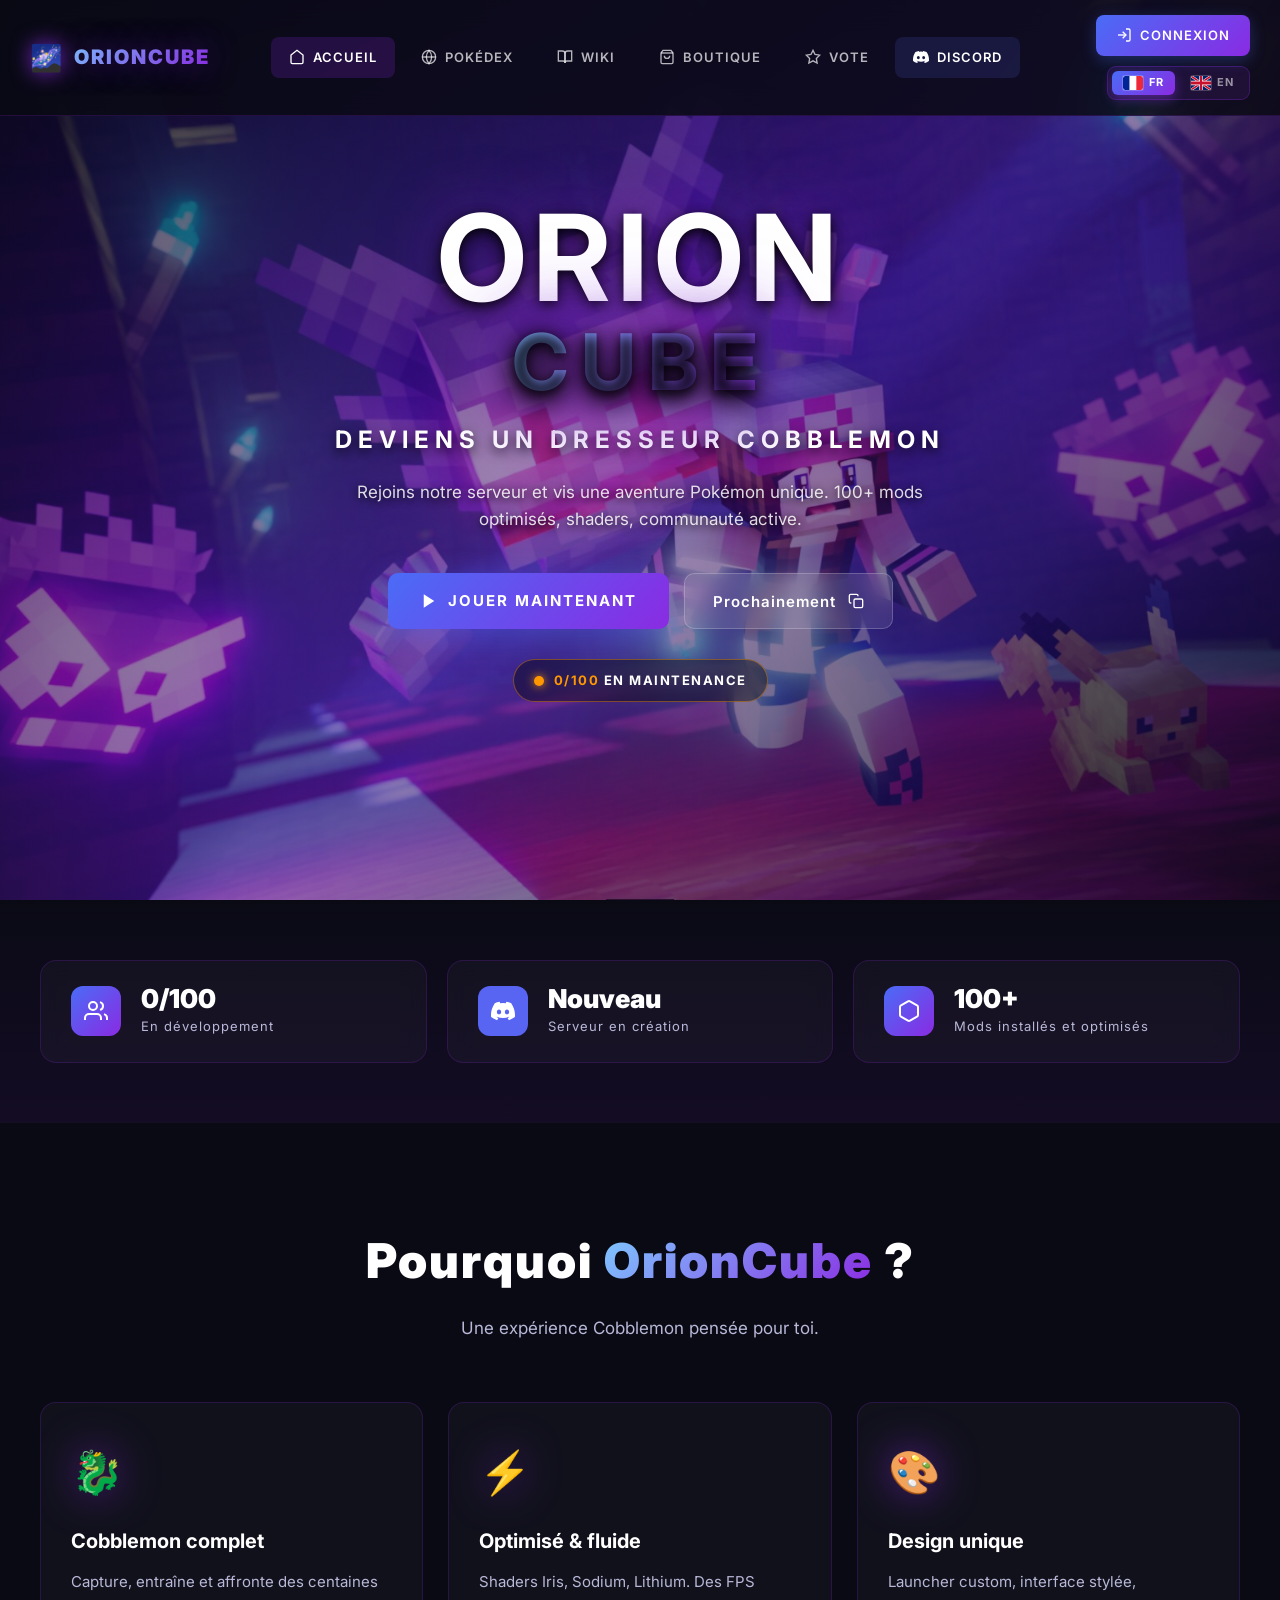
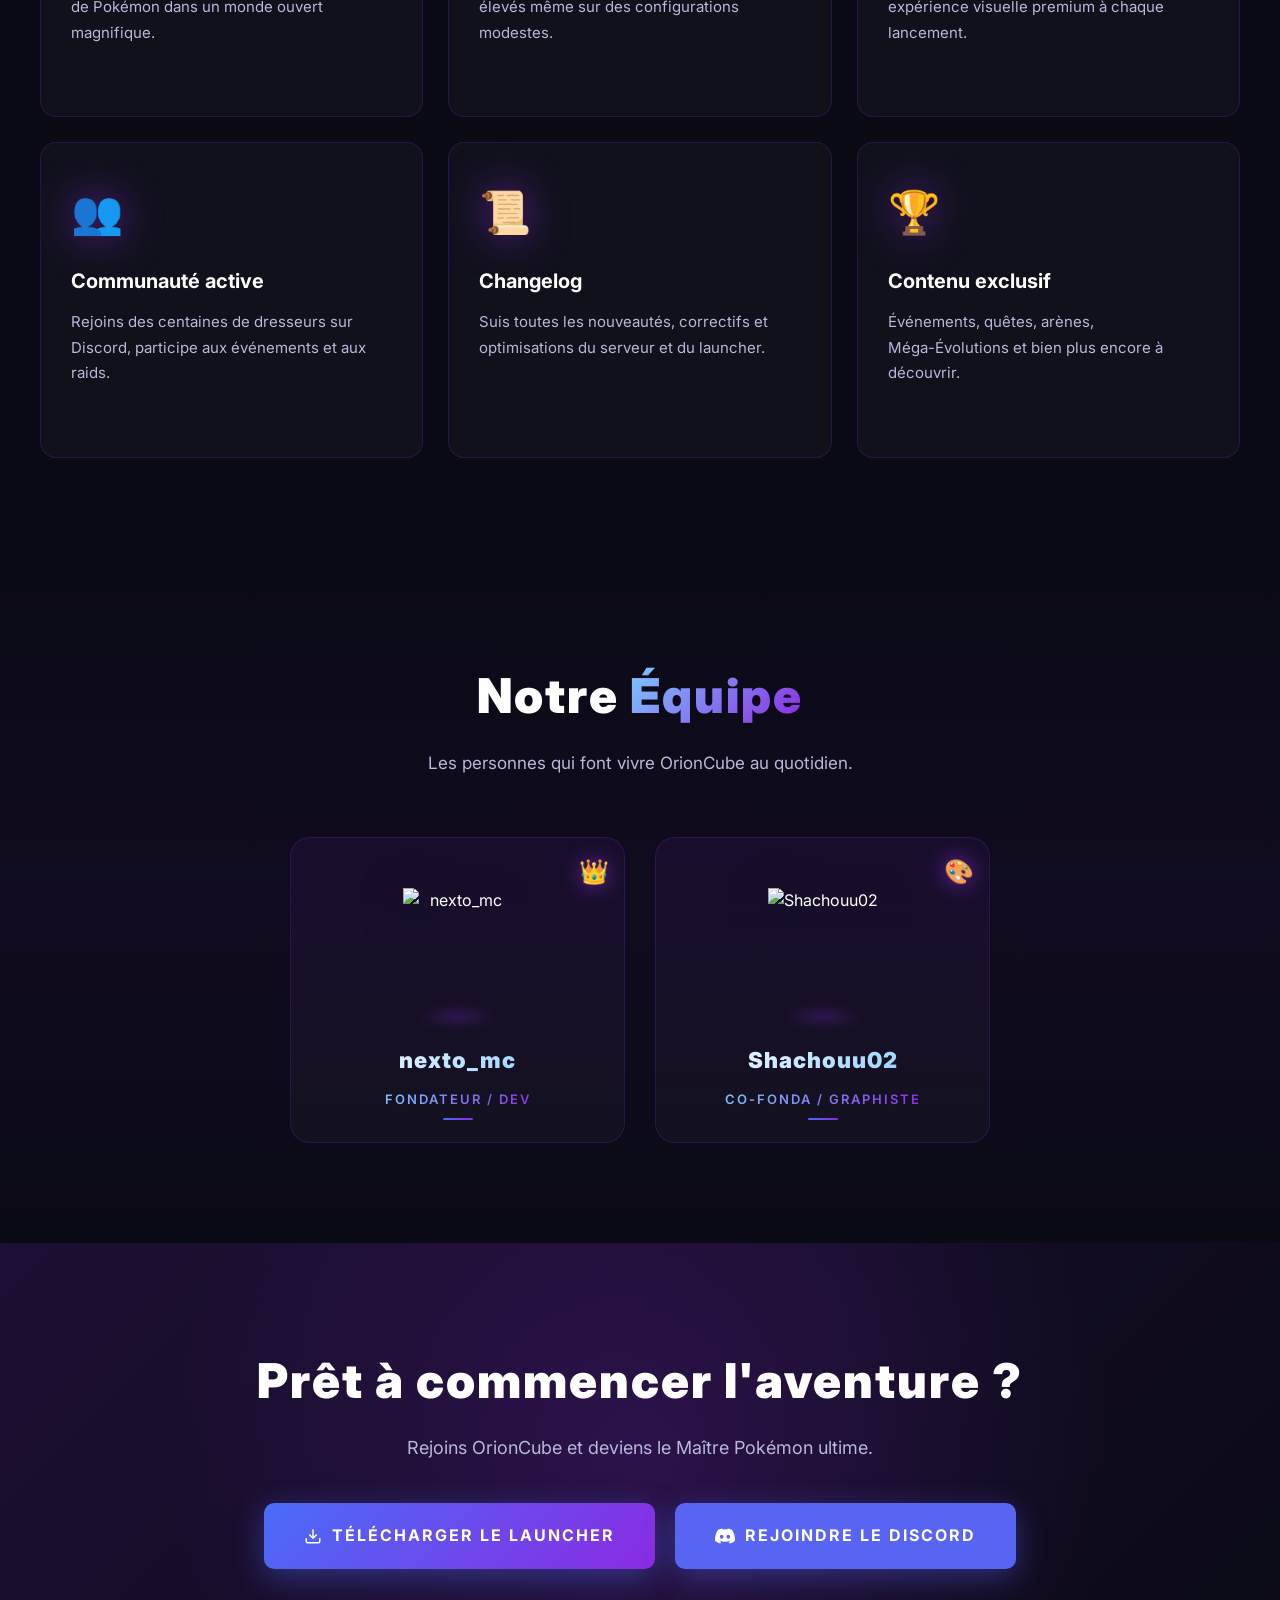
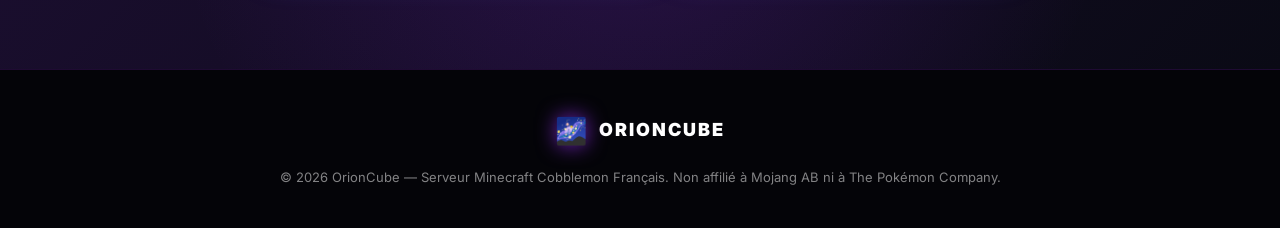
==== commit 523321a0: "Update index.html" ====
--- a/index.html
+++ b/index.html
@@ -49,7 +49,7 @@
       </nav>
 
       <div class="navbar-right">
-        <a href="#" class="navbar-login">
+        <a href="connexion/connexion.html" class="navbar-login">
           <svg viewBox="0 0 24 24" fill="none" stroke="currentColor" stroke-width="2"><path d="M15 3h4a2 2 0 0 1 2 2v14a2 2 0 0 1-2 2h-4"/><polyline points="10 17 15 12 10 7"/><line x1="15" y1="12" x2="3" y2="12"/></svg>
           <span data-i18n="nav.login">Connexion</span>
         </a>
@@ -101,7 +101,7 @@
       </p>
 
       <div class="hero-buttons">
-        <a href="#" class="btn-primary">
+        <a href="launcher/launcher.html" class="btn-primary">
           <svg viewBox="0 0 24 24" fill="currentColor"><polygon points="5 3 19 12 5 21 5 3"/></svg>
           <span data-i18n="hero.play">JOUER MAINTENANT</span>
         </a>
@@ -241,8 +241,8 @@
       <p data-i18n="cta.text">Rejoins OrionCube et deviens le Maître Pokémon ultime.</p>
       
       <div class="cta-buttons">
-        <a href="#" class="btn-primary large">
-          <svg viewBox="0 0 24 24" fill="currentColor"><polygon points="5 3 19 12 5 21 5 3"/></svg>
+        <a href="launcher/launcher.html" class="btn-primary large">
+          <svg viewBox="0 0 24 24" fill="none" stroke="currentColor" stroke-width="2"><path d="M21 15v4a2 2 0 0 1-2 2H5a2 2 0 0 1-2-2v-4"/><polyline points="7 10 12 15 17 10"/><line x1="12" y1="15" x2="12" y2="3"/></svg>
           <span data-i18n="cta.download">TÉLÉCHARGER LE LAUNCHER</span>
         </a>
         <a href="https://discord.gg/vt4hqCUpUf" target="_blank" class="btn-discord large">
